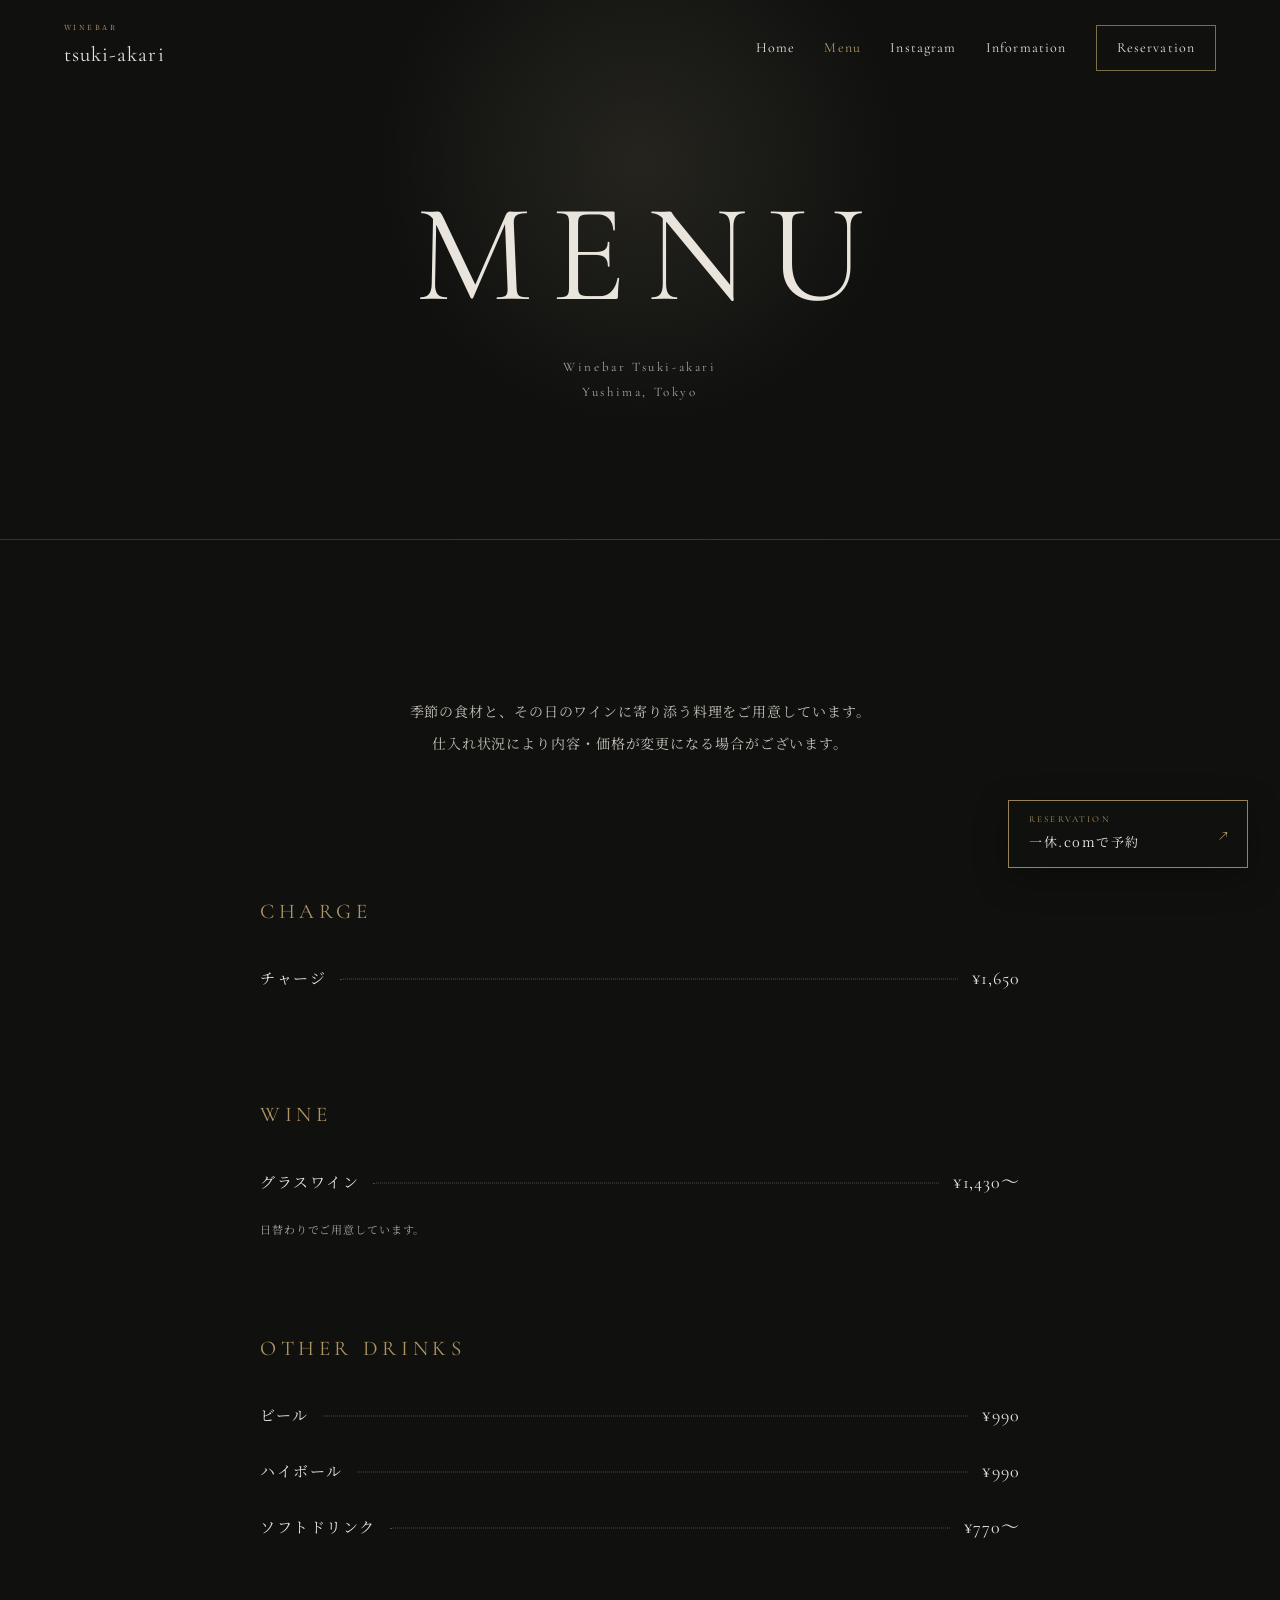
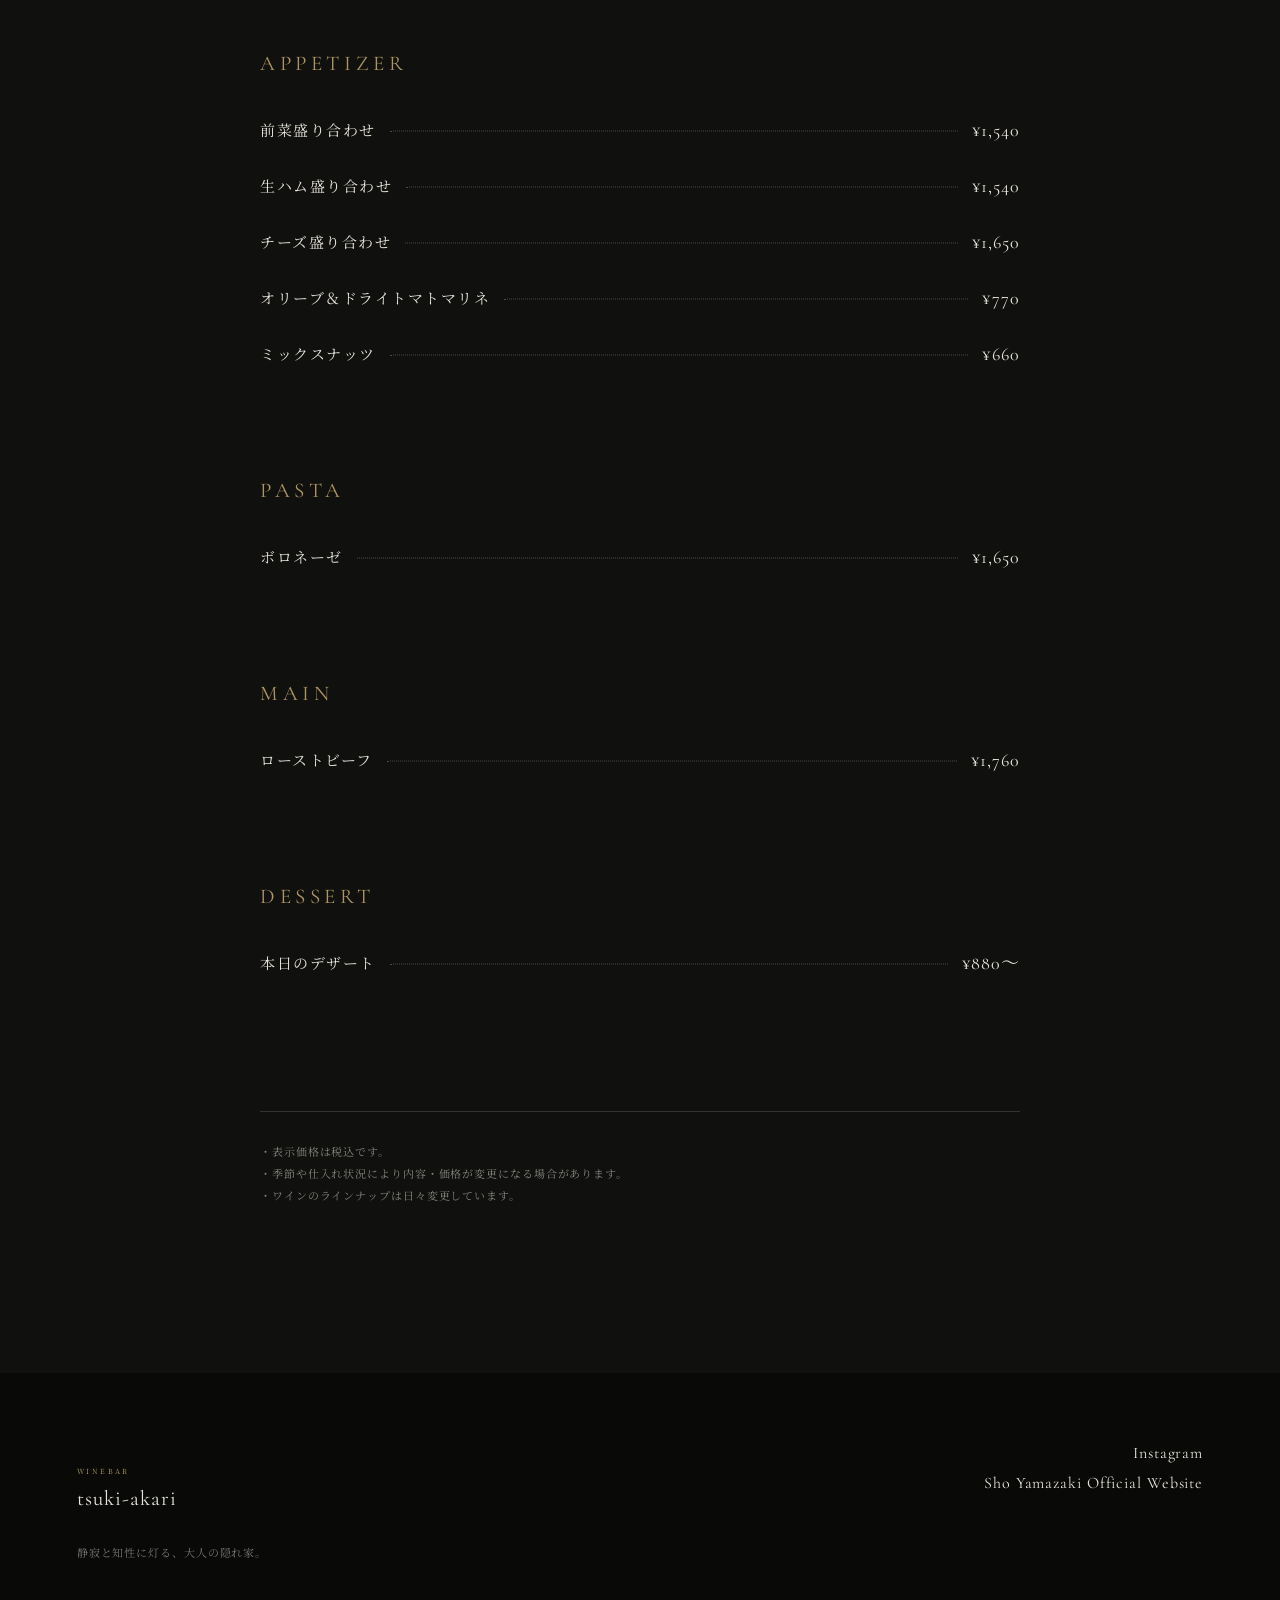
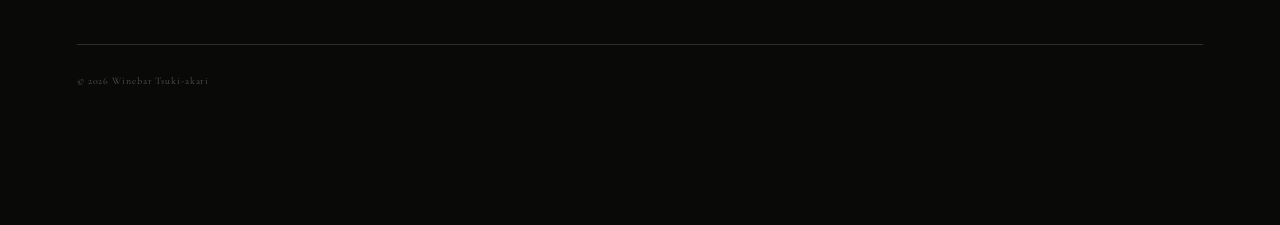
==== menu/index.html @ 60de768c "Add standalone restaurant menu page" ====
<!doctype html>
<html lang="ja">
<head>
  <meta charset="utf-8">
  <meta name="viewport" content="width=device-width, initial-scale=1">
  <title>Menu | Winebar Tsuki-akari 湯島のワインバー</title>
  <meta name="description" content="東京・湯島のWinebar Tsuki-akariのメニュー。ワイン、前菜、パスタ、メイン料理などをご案内します。">
  <meta name="robots" content="index, follow">
  <meta name="theme-color" content="#10110f">
  <link rel="canonical" href="https://tsuki-akari.tokyo/menu/">
  <link rel="icon" href="../assets/favicon.svg" type="image/svg+xml">
  <link rel="stylesheet" href="../styles.css?v=20260907-3">
  <script src="../script.js" defer></script>
</head>
<body class="menu-page">
  <a class="skip-link" href="#main">本文へ移動</a>
  <a class="floating-reserve" href="https://restaurant.ikyu.com/154130/" target="_blank" rel="noopener noreferrer" aria-label="一休.comで席を予約する（新しいタブで開きます）">
    <span class="floating-reserve__label">Reservation</span>
    <span class="floating-reserve__text">一休.comで予約</span>
    <span class="floating-reserve__arrow" aria-hidden="true">↗</span>
  </a>
  <header class="site-header" data-header>
    <a class="wordmark" href="../" aria-label="Winebar Tsuki-akari ホーム">
      <span>Winebar</span> tsuki-akari
    </a>
    <button class="menu-toggle" type="button" aria-expanded="false" aria-controls="global-nav">
      <span class="sr-only">メニューを開く</span><i></i><i></i>
    </button>
    <nav id="global-nav" class="global-nav" aria-label="メインナビゲーション">
      <a href="../">Home</a><a class="is-current" href="./" aria-current="page">Menu</a><a href="../#instagram">Instagram</a><a href="../#information">Information</a>
      <a class="nav-reserve" href="../#reservation">Reservation</a>
    </nav>
  </header>

  <main id="main">
    <section class="menu-hero" aria-labelledby="menu-title">
      <div class="menu-hero__inner reveal is-visible">
        <h1 id="menu-title">MENU</h1>
        <p>Winebar Tsuki-akari<br>Yushima, Tokyo</p>
      </div>
    </section>

    <section class="menu-content" aria-label="メニュー一覧">
      <div class="menu-intro reveal">
        <p>季節の食材と、その日のワインに寄り添う料理をご用意しています。<br>仕入れ状況により内容・価格が変更になる場合がございます。</p>
      </div>

      <div class="menu-list">
        <section class="menu-category reveal" aria-labelledby="charge-title">
          <h2 id="charge-title">CHARGE</h2>
          <dl><div><dt>チャージ</dt><dd>¥1,650</dd></div></dl>
        </section>
        <section class="menu-category reveal" aria-labelledby="wine-menu-title">
          <h2 id="wine-menu-title">WINE</h2>
          <dl><div><dt>グラスワイン</dt><dd>¥1,430〜</dd></div></dl>
          <p class="menu-category__note">日替わりでご用意しています。</p>
        </section>
        <section class="menu-category reveal" aria-labelledby="drinks-title">
          <h2 id="drinks-title">OTHER DRINKS</h2>
          <dl>
            <div><dt>ビール</dt><dd>¥990</dd></div>
            <div><dt>ハイボール</dt><dd>¥990</dd></div>
            <div><dt>ソフトドリンク</dt><dd>¥770〜</dd></div>
          </dl>
        </section>
        <section class="menu-category reveal" aria-labelledby="appetizer-title">
          <h2 id="appetizer-title">APPETIZER</h2>
          <dl>
            <div><dt>前菜盛り合わせ</dt><dd>¥1,540</dd></div>
            <div><dt>生ハム盛り合わせ</dt><dd>¥1,540</dd></div>
            <div><dt>チーズ盛り合わせ</dt><dd>¥1,650</dd></div>
            <div><dt>オリーブ＆ドライトマトマリネ</dt><dd>¥770</dd></div>
            <div><dt>ミックスナッツ</dt><dd>¥660</dd></div>
          </dl>
        </section>
        <section class="menu-category reveal" aria-labelledby="pasta-title">
          <h2 id="pasta-title">PASTA</h2>
          <dl><div><dt>ボロネーゼ</dt><dd>¥1,650</dd></div></dl>
        </section>
        <section class="menu-category reveal" aria-labelledby="main-title">
          <h2 id="main-title">MAIN</h2>
          <dl><div><dt>ローストビーフ</dt><dd>¥1,760</dd></div></dl>
        </section>
        <section class="menu-category reveal" aria-labelledby="dessert-title">
          <h2 id="dessert-title">DESSERT</h2>
          <dl><div><dt>本日のデザート</dt><dd>¥880〜</dd></div></dl>
        </section>
      </div>

      <ul class="menu-notes reveal" aria-label="メニューについての注意事項">
        <li>表示価格は税込です。</li>
        <li>季節や仕入れ状況により内容・価格が変更になる場合があります。</li>
        <li>ワインのラインナップは日々変更しています。</li>
      </ul>
    </section>
  </main>

  <footer class="site-footer" id="footer-links">
    <div class="footer-brand"><p class="wordmark"><span>Winebar</span> tsuki-akari</p><p>静寂と知性に灯る、大人の隠れ家。</p></div>
    <nav aria-label="関連リンク">
      <a href="https://www.instagram.com/tsukiakari.winebar/" target="_blank" rel="noopener noreferrer">Instagram</a>
      <a href="https://jugged1984-sketch.github.io/sommelier-yamazaki/" target="_blank" rel="noopener noreferrer">Sho Yamazaki Official Website</a>
    </nav>
    <p class="copyright">&copy; <span data-year></span> Winebar Tsuki-akari</p>
  </footer>
</body>
</html>
---- styles.css ----
@import url('https://fonts.googleapis.com/css2?family=Cormorant+Garamond:wght@400;500&family=Noto+Serif+JP:wght@400;500&display=swap');

:root{--ink:#10110f;--charcoal:#171815;--paper:#e9e5dc;--muted:#aaa79e;--gold:#af9564;--line:rgba(233,229,220,.16);--serif:"Cormorant Garamond","Noto Serif JP",serif;--jp:"Noto Serif JP","Yu Mincho",serif}
*{box-sizing:border-box}html{scroll-behavior:smooth}body{margin:0;background:var(--ink);color:var(--paper);font-family:var(--jp);font-size:15px;line-height:2;letter-spacing:.06em}a{color:inherit;text-decoration:none}button{font:inherit}.sr-only{position:absolute;width:1px;height:1px;padding:0;margin:-1px;overflow:hidden;clip:rect(0,0,0,0);white-space:nowrap;border:0}.skip-link{position:fixed;z-index:999;top:-100px;left:1rem;background:var(--paper);color:var(--ink);padding:.7rem 1rem}.skip-link:focus{top:1rem}.site-header{position:fixed;z-index:20;top:0;left:0;width:100%;height:96px;padding:0 clamp(24px,5vw,80px);display:flex;align-items:center;justify-content:space-between;transition:.4s}.site-header.scrolled{height:70px;background:rgba(16,17,15,.9);backdrop-filter:blur(12px);border-bottom:1px solid var(--line)}.wordmark{font-family:var(--serif);font-size:21px;letter-spacing:.05em}.wordmark span{display:block;font-family:var(--jp);font-size:7px;text-transform:uppercase;letter-spacing:.35em;color:var(--gold)}.global-nav{display:flex;align-items:center;gap:clamp(18px,2.3vw,40px);font-family:var(--serif);font-size:14px;letter-spacing:.08em}.global-nav a{transition:color .3s}.global-nav a:hover,.global-nav a:focus-visible{color:var(--gold)}.nav-reserve{border:1px solid rgba(175,149,100,.7);padding:8px 20px}.menu-toggle{display:none;background:none;color:inherit;border:0;width:44px;height:44px}.menu-toggle i{display:block;width:24px;height:1px;background:currentColor;margin:7px auto}.hero{height:100svh;min-height:680px;position:relative;display:flex;align-items:center;padding:120px clamp(24px,10vw,160px) 80px;overflow:hidden;background:radial-gradient(circle at 73% 44%,#26251e 0,transparent 27%),linear-gradient(120deg,#10110f 40%,#1b1c18)}.hero:after{content:"";position:absolute;inset:0;background:linear-gradient(90deg,rgba(16,17,15,.45),transparent 55%),linear-gradient(0deg,rgba(16,17,15,.45),transparent 35%);pointer-events:none}.hero-art{position:absolute;inset:0}.moon{position:absolute;right:14vw;top:21%;width:min(33vw,480px);aspect-ratio:1;border-radius:50%;background:radial-gradient(circle at 35% 35%,#d0c9b8,#938870 48%,#35342e 72%);opacity:.24;box-shadow:0 0 100px rgba(193,174,133,.12)}.glow{position:absolute;right:0;bottom:-20%;width:55vw;height:55vw;border:1px solid rgba(175,149,100,.08);border-radius:50%}.hero-content{position:relative;z-index:2}.eyebrow{margin:0 0 20px;color:var(--gold);text-transform:uppercase;font-family:var(--serif);font-size:12px;letter-spacing:.3em}.hero h1{margin:0;font:400 clamp(65px,9vw,140px)/.7 var(--serif);letter-spacing:-.045em}.hero h1 span{display:block;margin:0 0 19px 8px;font-family:var(--jp);font-size:clamp(9px,1vw,13px);line-height:1;letter-spacing:.42em;color:var(--paper);text-transform:uppercase}.hero-copy{margin:52px 0 38px;font-size:clamp(18px,1.7vw,26px);line-height:1.8;letter-spacing:.17em}.text-link{display:inline-flex;gap:32px;align-items:center;padding-bottom:6px;border-bottom:1px solid var(--gold);font-family:var(--serif);font-size:15px;letter-spacing:.08em}.scroll-cue{position:absolute;z-index:2;right:5vw;bottom:0;margin:0;font:11px var(--serif);letter-spacing:.2em;writing-mode:vertical-rl}.scroll-cue span{display:inline-block;width:1px;height:70px;margin-top:12px;background:linear-gradient(var(--gold),transparent)}.section{padding:clamp(100px,13vw,190px) clamp(24px,8vw,130px);position:relative}.section-label{display:flex;align-items:center;gap:18px;margin-bottom:clamp(65px,8vw,110px);color:#73746e;font:12px var(--serif);letter-spacing:.25em;text-transform:uppercase}.section-label span{color:var(--gold)}.section-label:after{content:"";height:1px;width:55px;background:var(--line)}h2{font:400 clamp(40px,5vw,76px)/1.35 var(--jp);letter-spacing:.08em;margin:0}.concept{min-height:820px;background:var(--paper);color:var(--ink);overflow:hidden}.concept .section-label{color:#77776f}.concept-copy{max-width:780px;margin-left:15vw}.body-copy{display:grid;grid-template-columns:1fr 1fr;gap:50px;margin-top:60px;font-size:14px}.concept-orbit{position:absolute;right:-100px;bottom:-150px;width:520px;height:520px;border:1px solid rgba(16,17,15,.12);border-radius:50%;display:grid;place-items:center;color:rgba(16,17,15,.13);font:italic 70px var(--serif)}.section-intro{display:flex;align-items:end;justify-content:space-between;margin-bottom:70px}.experience{background:#131411}.experience-grid{display:grid;grid-template-columns:repeat(3,1fr);border-top:1px solid var(--line);border-bottom:1px solid var(--line)}.experience-card{padding:55px clamp(18px,3vw,48px);min-height:320px;border-right:1px solid var(--line)}.experience-card:last-child{border:0}.experience-card>span{font:italic 16px var(--serif);color:var(--gold)}.experience-card h3{margin:85px 0 15px;font-weight:400;font-size:18px;letter-spacing:.15em}.experience-card p{color:var(--muted);font-size:13px}.wine{background:#1a1a17}.wine-layout{display:grid;grid-template-columns:minmax(300px,1fr) minmax(350px,.9fr);gap:clamp(50px,9vw,140px);align-items:center}.wine-visual{height:min(68vw,720px);position:relative;overflow:hidden;background:radial-gradient(ellipse at 40% 66%,rgba(144,96,64,.32),transparent 24%),linear-gradient(145deg,#24251f,#0b0c0a)}.wine-visual:before{content:"";position:absolute;width:22%;height:52%;bottom:12%;left:40%;border:1px solid rgba(233,229,220,.25);border-radius:48% 48% 35% 35%;box-shadow:inset 0 -80px 50px rgba(90,20,20,.35)}.wine-visual span{position:absolute;top:30px;left:30px;font:italic 17px/1.2 var(--serif);color:rgba(233,229,220,.35)}.wine-copy>p:not(.eyebrow){max-width:540px;color:var(--muted);margin:40px 0}.wine-points{padding:0;margin:35px 0 40px;list-style:none;border-top:1px solid var(--line)}.wine-points li{display:flex;gap:24px;padding:15px 0;border-bottom:1px solid var(--line);font:17px var(--serif);letter-spacing:.08em}.wine-points span{color:var(--gold);font-size:10px}.muted-link{color:var(--muted)}.sommelier{background:var(--paper);color:var(--ink)}.sommelier-layout{display:grid;grid-template-columns:.8fr 1fr;gap:clamp(50px,9vw,140px);align-items:end}.portrait-placeholder{height:min(60vw,680px);background:linear-gradient(160deg,#bdb7aa,#5c5b55 57%,#242521);position:relative;overflow:hidden}.portrait-placeholder:after{content:"";position:absolute;inset:10% 20% -15%;border-radius:45% 45% 0 0;background:linear-gradient(120deg,rgba(233,229,220,.11),rgba(0,0,0,.26))}.portrait-placeholder span{position:absolute;z-index:1;bottom:22px;right:25px;color:rgba(255,255,255,.4);font:italic 15px var(--serif)}.sommelier-copy{padding-bottom:35px}.sommelier-copy h2{font-size:clamp(34px,4vw,59px)}.sommelier-copy h2 small{display:block;margin-top:9px;font:italic 22px var(--serif);letter-spacing:.06em;color:#686861}.role{color:#826e4e;margin:25px 0 45px}.sommelier-copy>p:not(.eyebrow,.role){max-width:630px;font-size:14px}.sommelier-copy .text-link{margin-top:30px}.gallery{background:#121310}.gallery-grid{display:grid;grid-template-columns:1.5fr 1fr;grid-template-rows:repeat(2,280px);gap:18px}.gallery-item{margin:0;position:relative}.gallery-item--large{grid-row:1/3}.gallery-placeholder{height:100%;position:relative;background:radial-gradient(circle at 60% 45%,rgba(175,149,100,.16),transparent 20%),linear-gradient(145deg,#25261f,#121310);border:1px solid var(--line)}.gallery-placeholder.warm{background:radial-gradient(circle at 42% 60%,rgba(131,58,37,.3),transparent 25%),linear-gradient(135deg,#26221c,#11120f)}.gallery-placeholder.plate{background:radial-gradient(ellipse at 52% 52%,#4a4a42 0 19%,#242520 20% 31%,#161713 32%)}.gallery-placeholder span{position:absolute;top:20px;left:22px;color:var(--gold);font:11px var(--serif)}.gallery-placeholder small{position:absolute;bottom:20px;right:22px;color:#777;font:italic 14px var(--serif)}.gallery-item figcaption{position:absolute;left:22px;bottom:15px;font-size:11px;letter-spacing:.15em;color:#aaa}.information{background:#191a17}.info-layout{display:grid;grid-template-columns:.75fr 1.25fr;gap:clamp(50px,10vw,150px)}.info-note{color:var(--muted);font-size:12px;margin-top:30px}.info-list{margin:0}.info-list div{display:grid;grid-template-columns:140px 1fr;border-bottom:1px solid var(--line);padding:18px 0}.info-list dt{font:14px var(--serif);color:var(--gold)}.info-list dd{margin:0;color:#9a9a93;font-size:13px}.reservation{padding:clamp(120px,16vw,220px) 24px;text-align:center;background:radial-gradient(circle at 50% 48%,#29271f,transparent 42%),#0d0e0c}.reservation-inner{max-width:850px;margin:auto}.reservation h2{font-size:clamp(45px,6vw,82px)}.reservation-inner>p:not(.eyebrow){color:var(--muted);margin:35px 0}.reservation-actions{display:flex;justify-content:center;gap:14px;margin-top:45px}.button{width:250px;min-height:70px;padding:13px 20px;border:1px solid var(--gold);background:var(--gold);color:var(--ink);display:flex;justify-content:center;align-items:center;gap:12px;font:15px var(--serif);letter-spacing:.08em;transition:background-color .3s,color .3s,border-color .3s}.button:hover,.button:focus-visible{background:#c0a875;border-color:#c0a875}.button--ghost{border-color:var(--line);background:transparent;color:var(--paper)}.button--ghost:hover,.button--ghost:focus-visible{background:rgba(233,229,220,.06);border-color:var(--gold);color:var(--paper)}.site-footer{padding:70px clamp(24px,6vw,90px) 30px;background:#090a08;display:grid;grid-template-columns:1fr 1fr;gap:60px}.footer-brand>p:last-child{font-size:11px;color:#777}.site-footer nav{display:flex;flex-direction:column;align-items:flex-end;gap:10px;font:16px var(--serif)}.site-footer nav small{color:#686861;font:9px var(--jp);margin-left:10px}.copyright{grid-column:1/-1;padding-top:30px;border-top:1px solid var(--line);color:#555;font:10px var(--serif)}.reveal{opacity:0;transform:translateY(28px);transition:opacity .9s ease,transform .9s ease}.reveal.is-visible{opacity:1;transform:none}
@media(max-width:820px){.site-header{height:75px}.menu-toggle{display:block;position:relative;z-index:2}.global-nav{position:fixed;inset:0;background:#10110f;display:flex;flex-direction:column;justify-content:center;gap:26px;font-size:22px;opacity:0;visibility:hidden;transition:.35s}.global-nav.open{opacity:1;visibility:visible}.menu-toggle[aria-expanded="true"] i:first-of-type{transform:translateY(4px) rotate(45deg)}.menu-toggle[aria-expanded="true"] i:last-of-type{transform:translateY(-4px) rotate(-45deg)}.hero{padding-left:8vw}.moon{width:70vw;right:-20vw;top:20%}.hero h1{font-size:clamp(54px,16vw,95px)}.concept-copy{margin-left:0}.body-copy{grid-template-columns:1fr;gap:10px}.experience-grid{grid-template-columns:1fr}.experience-card{min-height:0;border-right:0;border-bottom:1px solid var(--line)}.experience-card h3{margin-top:35px}.wine-layout,.sommelier-layout,.info-layout{grid-template-columns:1fr}.wine-visual{height:110vw;max-height:620px}.sommelier-layout{align-items:start}.portrait-placeholder{height:115vw;max-height:650px}.gallery-grid{grid-template-columns:1fr;grid-template-rows:460px 260px 260px}.gallery-item--large{grid-row:auto}.site-footer{grid-template-columns:1fr}.site-footer nav{align-items:flex-start}.copyright{grid-column:auto}}
@media(max-width:520px){body{font-size:14px}.section{padding-left:22px;padding-right:22px}.section-label{margin-bottom:55px}.hero{min-height:620px}.hero h1{font-size:15vw}.hero-copy{font-size:16px}.concept-orbit{width:360px;height:360px}.section-intro{display:block}.gallery-grid{grid-template-rows:380px 230px 230px}.reservation-actions{flex-direction:column;align-items:center}.button{width:min(100%,320px)}}
@media(prefers-reduced-motion:reduce){html{scroll-behavior:auto}.reveal{opacity:1;transform:none;transition:none}*{animation:none!important}}

/* Actual venue photography */
img{max-width:100%;height:auto}
.hero-art{background-image:linear-gradient(90deg,rgba(8,9,8,.92) 0%,rgba(8,9,8,.62) 38%,rgba(8,9,8,.15) 72%),linear-gradient(0deg,rgba(8,9,8,.76),transparent 50%),url("assets/カウンター.jpeg");background-size:cover;background-position:center}
.hero:after{background:linear-gradient(90deg,rgba(9,10,9,.42),transparent 55%),linear-gradient(0deg,rgba(9,10,9,.55),transparent 36%)}
.concept{padding-bottom:clamp(120px,15vw,220px)}
.concept-copy{position:relative;z-index:2}
.concept-image{width:min(100%,960px);margin:clamp(72px,8vw,112px) auto 0;position:relative;z-index:1}
.concept-image img{display:block;width:100%;aspect-ratio:3/2;object-fit:cover;object-position:center 58%}
.concept-image figcaption,.entrance-image figcaption{margin-top:14px;font:12px var(--serif);letter-spacing:.14em;color:#65665f}
.concept-image figcaption span{color:#8b734b;margin-right:22px;text-transform:uppercase}
.wine-layout,.sommelier-layout,.gallery-grid,.info-layout{width:100%;max-width:1240px;margin-inline:auto}
.wine-visual,.portrait-placeholder{margin:0}
.wine-visual{width:min(100%,520px);height:auto;max-height:none;aspect-ratio:4/5;justify-self:center}
.portrait-placeholder{width:min(100%,520px);height:auto;max-height:none;aspect-ratio:4/5;justify-self:center}
.wine-visual img,.portrait-placeholder img,.gallery-item img,.entrance-image img{display:block;width:100%;height:100%;object-fit:cover;transition:transform 1.2s cubic-bezier(.2,.7,.2,1)}
.wine-visual:hover img,.portrait-placeholder:hover img,.gallery-item:hover img{transform:scale(1.025)}
.wine-visual img{object-position:center}
.wine-visual figcaption,.portrait-placeholder figcaption{position:absolute;left:24px;bottom:18px;color:rgba(255,255,255,.72);font:italic 13px var(--serif);letter-spacing:.1em;text-shadow:0 1px 12px #000}
.portrait-placeholder img{object-position:center}
.gallery-item{overflow:hidden;background:#090a08}
.gallery-item:after{content:"";position:absolute;inset:35% 0 0;background:linear-gradient(transparent,rgba(5,6,5,.82));pointer-events:none}
.gallery-item figcaption{z-index:2;right:20px;display:flex;align-items:end;justify-content:space-between;color:var(--paper)}
.gallery-item figcaption span{font:10px var(--serif);color:var(--gold);letter-spacing:.16em;text-transform:uppercase}
.gallery-grid{grid-template-columns:repeat(3,minmax(0,1fr));grid-template-rows:none;gap:clamp(18px,2vw,28px)}
.gallery-item,.gallery-item--large{grid-row:auto;aspect-ratio:3/2}
.information{padding-bottom:clamp(100px,13vw,190px);overflow:hidden}
.entrance-image{width:min(100%,620px);margin:clamp(72px,8vw,112px) auto 0}
.entrance-image img{aspect-ratio:4/5;object-position:center}
.entrance-image figcaption{padding:0;color:#777}
@media(max-width:820px){.hero-art{background-image:linear-gradient(90deg,rgba(8,9,8,.78),rgba(8,9,8,.22)),linear-gradient(0deg,rgba(8,9,8,.75),transparent 60%),url("assets/カウンター.jpeg");background-position:58% center}.concept-image{width:100%}.wine-visual img{object-position:58% center}.portrait-placeholder{width:min(72vw,480px)}.gallery-grid{grid-template-columns:repeat(2,minmax(0,1fr));grid-template-rows:none}.gallery-item figcaption{flex-direction:column;align-items:flex-start;gap:3px}}
@media(max-width:520px){.hero{align-items:flex-end;padding-bottom:15vh}.hero-art{background-position:57% center}.hero-copy{margin:35px 0 28px}.concept-image{width:100%}.concept-image img{aspect-ratio:3/2}.wine-visual,.portrait-placeholder,.entrance-image{width:min(86vw,380px);aspect-ratio:4/5}.gallery-grid{grid-template-columns:1fr;grid-template-rows:none;gap:20px}.gallery-item,.gallery-item--large{aspect-ratio:3/2}.gallery-item figcaption{font-size:10px}}
.wine-visual:before,.portrait-placeholder:after{display:none}

/* Keep the desktop rhythm spacious without leaving long empty transitions. */
@media(min-width:821px){
  .experience{padding-bottom:clamp(120px,9vw,145px)}
  .wine{padding-top:clamp(120px,9vw,145px);padding-bottom:clamp(120px,9vw,145px)}
  .sommelier{padding-top:clamp(120px,9vw,145px);padding-bottom:clamp(120px,9vw,145px)}
  .gallery{padding-top:clamp(120px,9vw,145px)}
  .reservation{padding-bottom:clamp(110px,8vw,140px)}
}

/* Instagram: frame the hosted Elfsight feed without altering the widget itself. */
.instagram{background:#10110f;padding-top:clamp(105px,9vw,145px);padding-bottom:clamp(105px,10vw,160px);overflow:hidden}
.instagram .section-label{margin-bottom:clamp(36px,4.2vw,58px)}
.instagram .section-intro{max-width:1080px;margin:0 auto clamp(30px,3.6vw,52px)}
.instagram .section-intro h2{font-family:var(--serif);font-size:clamp(38px,4vw,58px);letter-spacing:.055em}
.instagram-feed{width:100%;max-width:1080px;min-width:0;margin-inline:auto;padding-bottom:clamp(32px,3.5vw,48px);overflow:hidden}

/* Persistent booking action */
.floating-reserve{position:fixed;z-index:1000;right:clamp(18px,2.5vw,38px);bottom:clamp(18px,2.5vw,34px);display:grid;grid-template-columns:1fr auto;grid-template-rows:auto auto;column-gap:24px;align-items:center;width:240px;min-height:68px;padding:11px 18px 11px 20px;border:1px solid rgba(175,149,100,.86);background:rgba(16,17,15,.94);color:var(--paper);box-shadow:0 10px 35px rgba(0,0,0,.32);backdrop-filter:blur(12px);transition:background-color .3s,border-color .3s,transform .3s}
.floating-reserve__label{font:9px/1.2 var(--serif);letter-spacing:.24em;text-transform:uppercase;color:var(--gold)}
.floating-reserve__text{font-size:13px;line-height:1.6;letter-spacing:.12em}
.floating-reserve__arrow{grid-column:2;grid-row:1/3;color:var(--gold);font:18px/1 var(--serif)}
.floating-reserve:hover,.floating-reserve:focus-visible{background:#1e1e19;border-color:#c0a875;transform:translateY(-2px)}
.floating-reserve:focus-visible{outline:2px solid var(--paper);outline-offset:3px}
.site-footer{padding-bottom:clamp(115px,10vw,145px)}

@media(max-width:980px) and (min-width:821px){.global-nav{gap:14px;font-size:13px}.nav-reserve{padding-inline:14px}}
@media(max-width:520px){
  .instagram{padding-top:88px;padding-bottom:96px}
  .instagram .section-label{margin-bottom:34px}
  .instagram .section-intro{margin-bottom:28px}
  .instagram .section-intro h2{font-size:36px}
  .instagram-feed{width:calc(100% + 4px);margin-left:-2px;padding-bottom:28px}
  .floating-reserve{right:12px;bottom:calc(12px + env(safe-area-inset-bottom));left:12px;width:auto;min-height:58px;padding:8px 16px 8px 18px;column-gap:18px}
  .floating-reserve__label{font-size:8px}
  .floating-reserve__text{font-size:13px}
  .site-footer{padding-bottom:calc(105px + env(safe-area-inset-bottom))}
}

/* Menu page */
.global-nav .is-current{color:var(--gold)}
.menu-hero{min-height:clamp(420px,60svh,620px);display:grid;place-items:center;padding:130px 24px 80px;text-align:center;background:radial-gradient(circle at 50% 30%,#25241e 0,transparent 35%),#10110f;border-bottom:1px solid var(--line)}
.menu-hero h1{margin:0;font:400 clamp(68px,11vw,140px)/1 var(--serif);letter-spacing:.14em;text-indent:.14em}
.menu-hero p{margin:30px 0 0;color:var(--muted);font:13px/1.9 var(--serif);letter-spacing:.2em}
.menu-content{width:min(100%,960px);margin-inline:auto;padding:clamp(90px,11vw,150px) clamp(24px,6vw,70px) clamp(110px,13vw,180px)}
.menu-intro{max-width:700px;margin:0 auto clamp(90px,11vw,140px);text-align:center;color:#c4c0b7;font-size:14px;line-height:2.3}
.menu-list{width:min(100%,760px);margin-inline:auto}
.menu-category{margin-bottom:clamp(68px,8vw,96px)}
.menu-category h2{margin:0 0 26px;color:var(--gold);font:400 21px/1.2 var(--serif);letter-spacing:.22em}
.menu-category dl{margin:0}
.menu-category dl div{display:grid;grid-template-columns:minmax(0,auto) minmax(24px,1fr) auto;align-items:baseline;gap:14px;padding:13px 0}
.menu-category dl div:after{content:"";grid-column:2;grid-row:1;border-bottom:1px dotted rgba(233,229,220,.28);transform:translateY(-.3em)}
.menu-category dt{grid-column:1;min-width:0;font-size:15px;letter-spacing:.1em;overflow-wrap:anywhere}
.menu-category dd{grid-column:3;margin:0;text-align:right;white-space:nowrap;font:18px/1.5 var(--serif);letter-spacing:.05em}
.menu-category__note{margin:8px 0 0;color:var(--muted);font-size:11px;letter-spacing:.08em}
.menu-notes{width:min(100%,760px);margin:clamp(80px,10vw,120px) auto 0;padding:28px 0 0;border-top:1px solid var(--line);list-style:none;color:#85857e;font-size:11px;line-height:2}
.menu-notes li:before{content:"・"}
@media(max-width:520px){.menu-hero{min-height:390px;padding-top:105px}.menu-hero h1{font-size:58px}.menu-content{padding-inline:22px}.menu-intro{text-align:left}.menu-intro br{display:none}.menu-category dl div{gap:9px}.menu-category dt{font-size:13px;letter-spacing:.05em}.menu-category dd{font-size:16px}.menu-category h2{font-size:19px}}
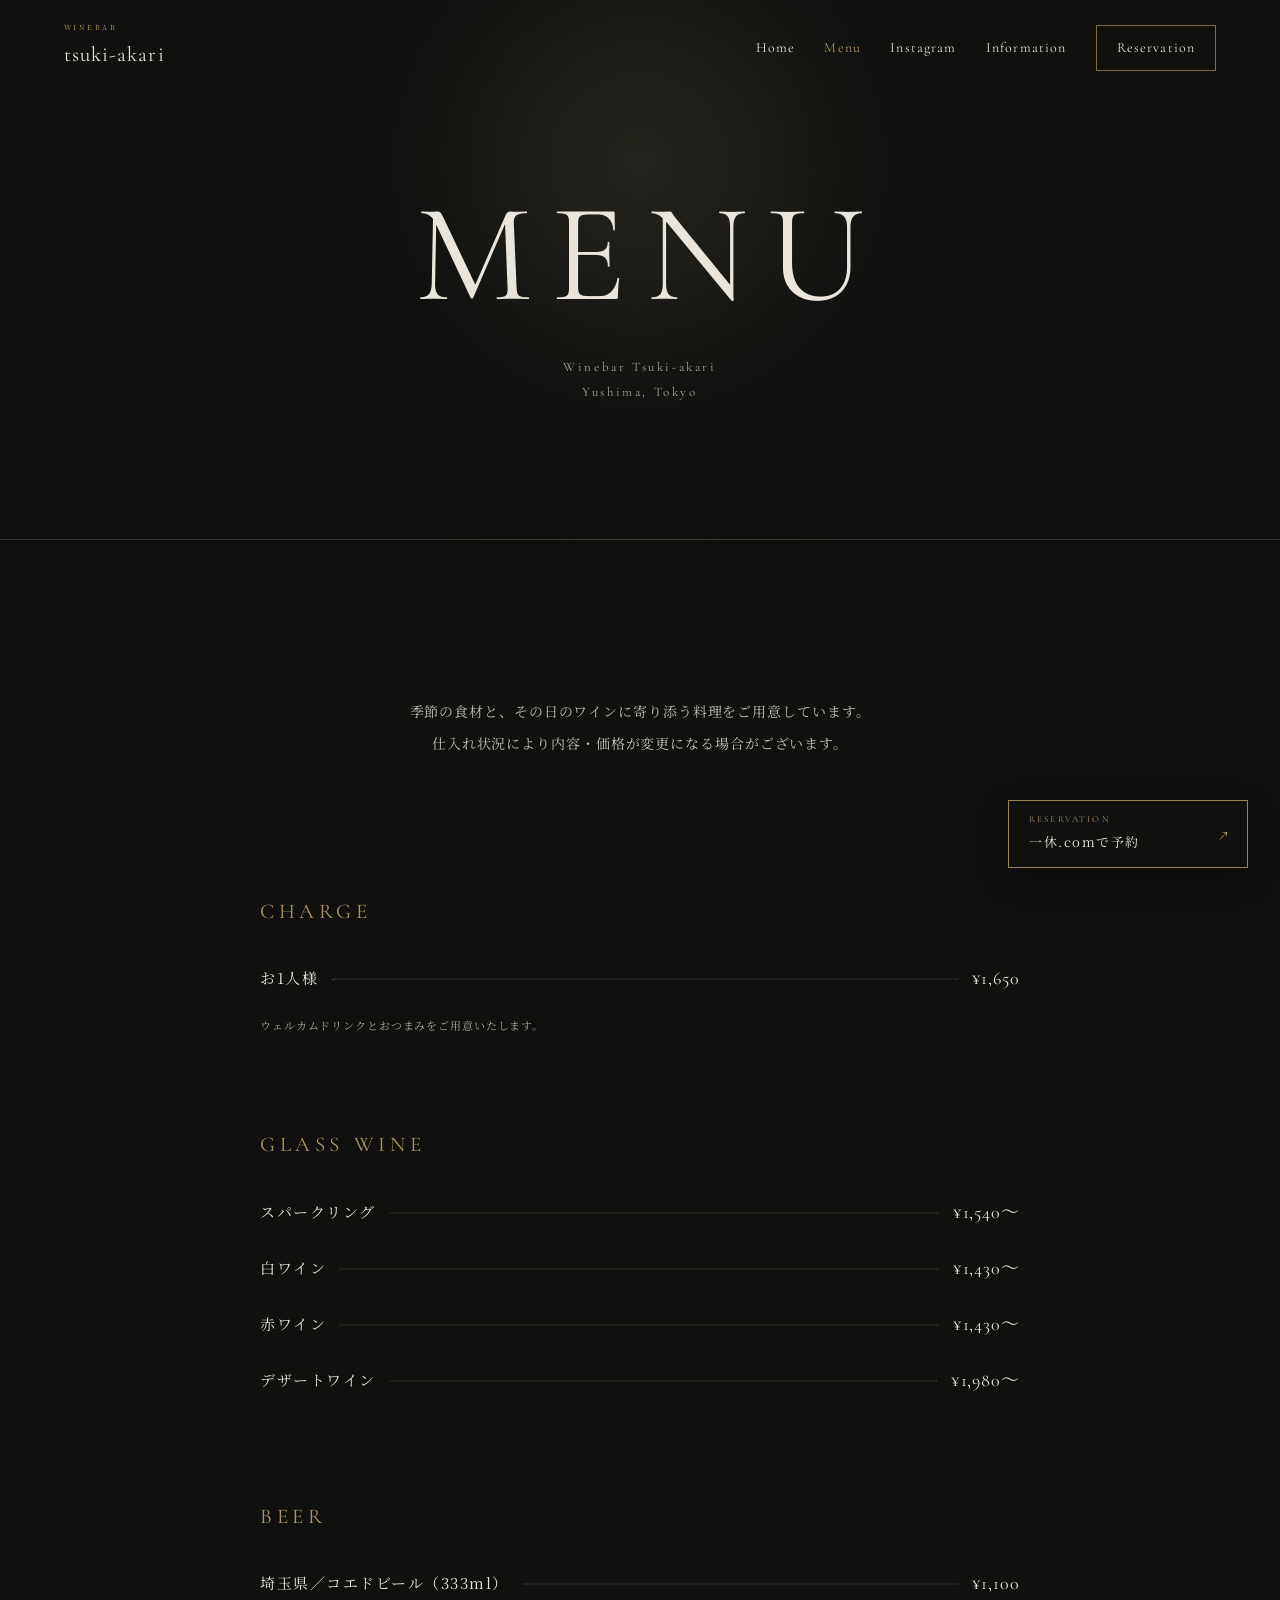
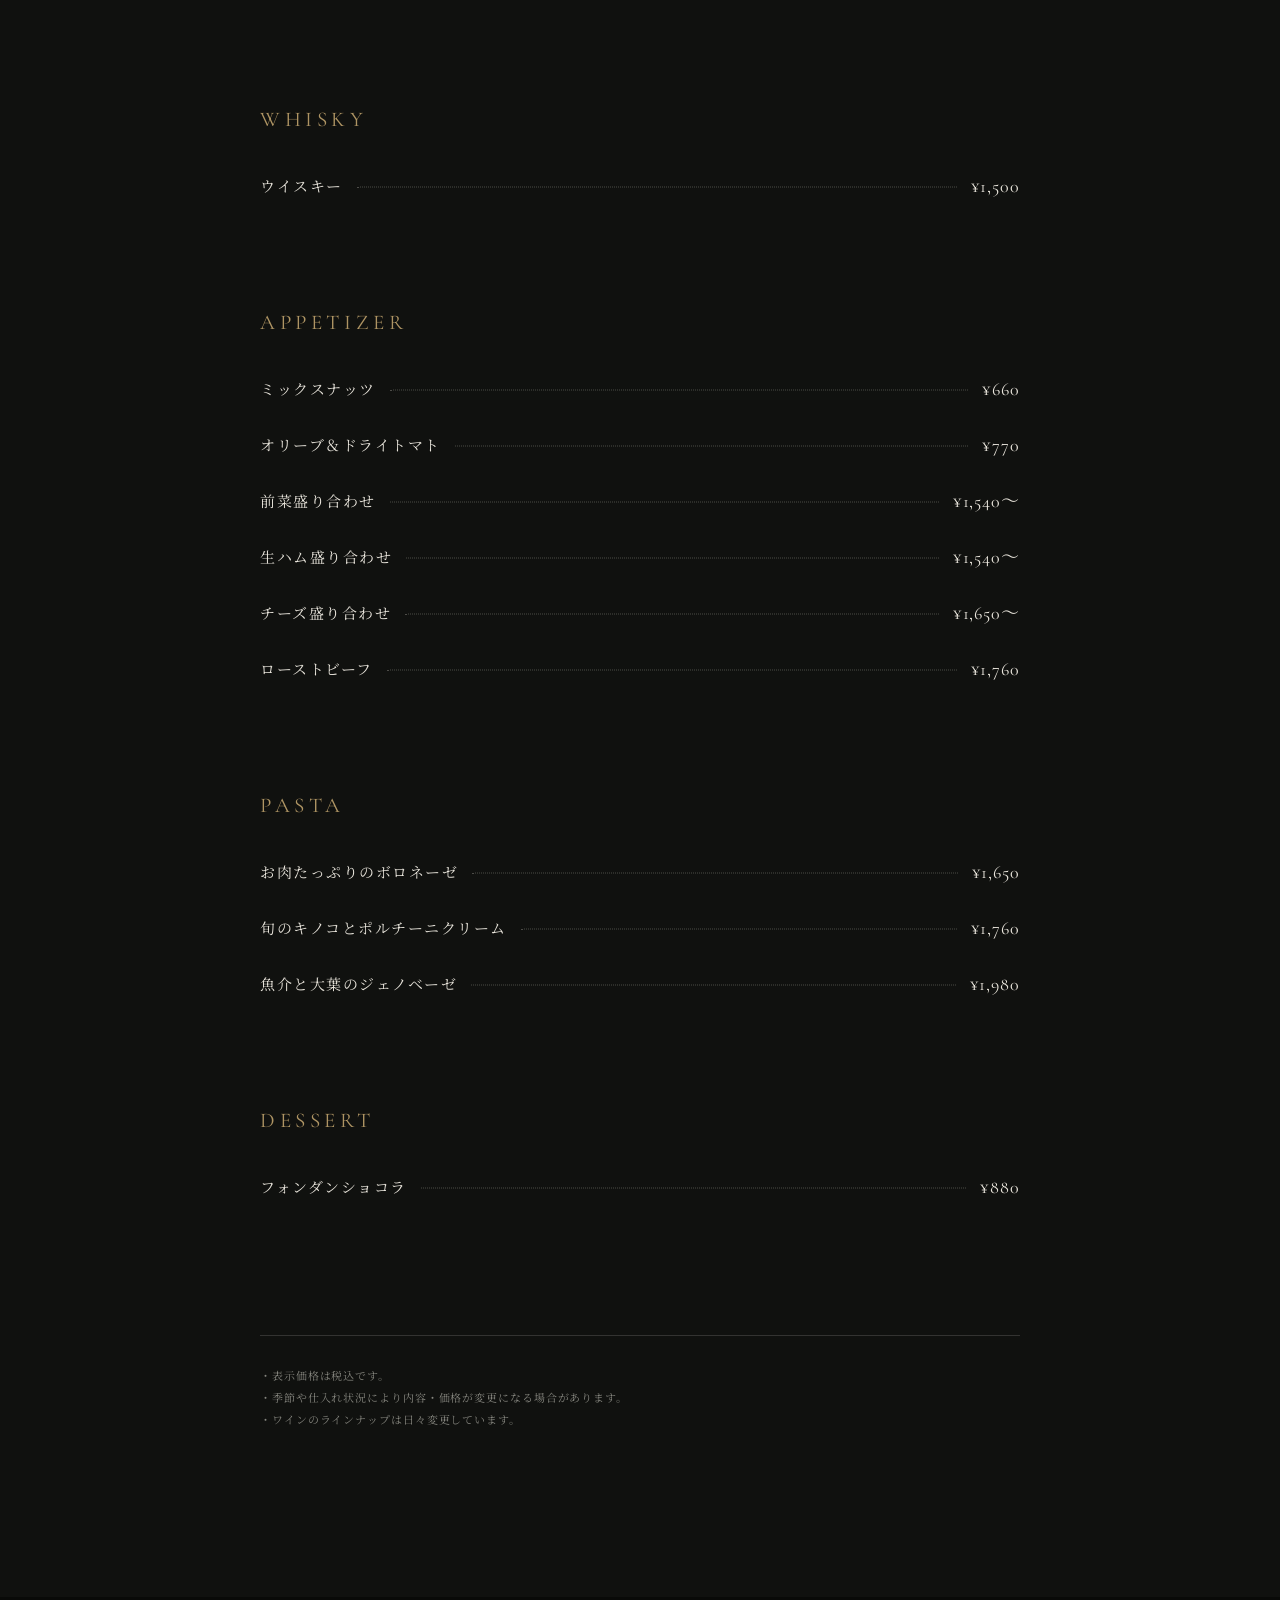
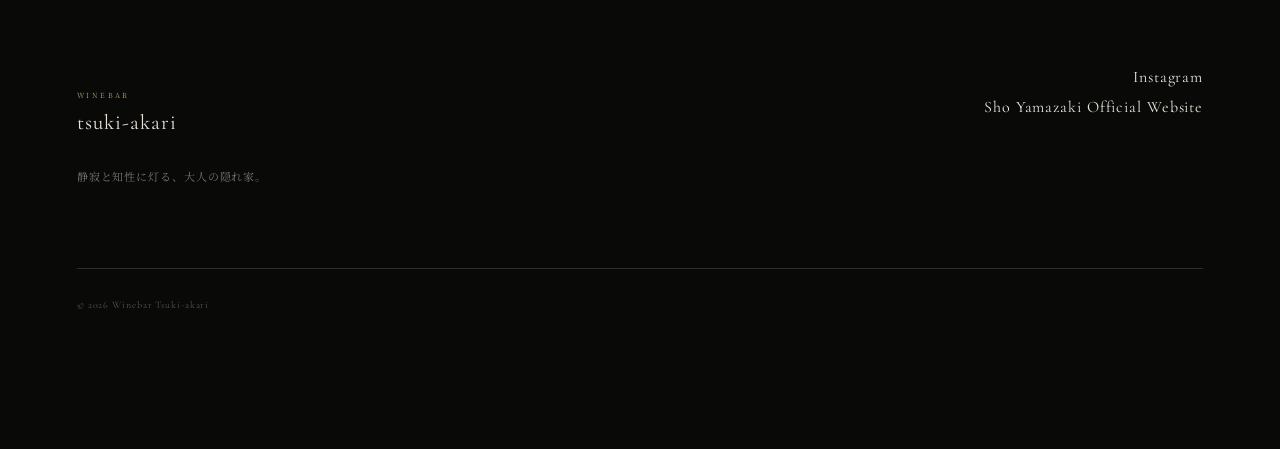
==== commit 5d1f2096: "Update menu with current offerings and prices" ====
--- a/menu/index.html
+++ b/menu/index.html
@@ -4,7 +4,7 @@
   <meta charset="utf-8">
   <meta name="viewport" content="width=device-width, initial-scale=1">
   <title>Menu | Winebar Tsuki-akari 湯島のワインバー</title>
-  <meta name="description" content="東京・湯島のWinebar Tsuki-akariのメニュー。ワイン、前菜、パスタ、メイン料理などをご案内します。">
+  <meta name="description" content="東京・湯島のWinebar Tsuki-akariのメニュー。ワイン、ビール、前菜、パスタ、デザートなどをご案内します。">
   <meta name="robots" content="index, follow">
   <meta name="theme-color" content="#10110f">
   <link rel="canonical" href="https://tsuki-akari.tokyo/menu/">
@@ -48,42 +48,48 @@
       <div class="menu-list">
         <section class="menu-category reveal" aria-labelledby="charge-title">
           <h2 id="charge-title">CHARGE</h2>
-          <dl><div><dt>チャージ</dt><dd>¥1,650</dd></div></dl>
+          <dl><div><dt>お1人様</dt><dd>¥1,650</dd></div></dl>
+          <p class="menu-category__note">ウェルカムドリンクとおつまみをご用意いたします。</p>
         </section>
         <section class="menu-category reveal" aria-labelledby="wine-menu-title">
-          <h2 id="wine-menu-title">WINE</h2>
-          <dl><div><dt>グラスワイン</dt><dd>¥1,430〜</dd></div></dl>
-          <p class="menu-category__note">日替わりでご用意しています。</p>
+          <h2 id="wine-menu-title">GLASS WINE</h2>
+          <dl>
+            <div><dt>スパークリング</dt><dd>¥1,540〜</dd></div>
+            <div><dt>白ワイン</dt><dd>¥1,430〜</dd></div>
+            <div><dt>赤ワイン</dt><dd>¥1,430〜</dd></div>
+            <div><dt>デザートワイン</dt><dd>¥1,980〜</dd></div>
+          </dl>
         </section>
-        <section class="menu-category reveal" aria-labelledby="drinks-title">
-          <h2 id="drinks-title">OTHER DRINKS</h2>
-          <dl>
-            <div><dt>ビール</dt><dd>¥990</dd></div>
-            <div><dt>ハイボール</dt><dd>¥990</dd></div>
-            <div><dt>ソフトドリンク</dt><dd>¥770〜</dd></div>
-          </dl>
+        <section class="menu-category reveal" aria-labelledby="beer-title">
+          <h2 id="beer-title">BEER</h2>
+          <dl><div><dt>埼玉県／コエドビール（333ml）</dt><dd>¥1,100</dd></div></dl>
+        </section>
+        <section class="menu-category reveal" aria-labelledby="whisky-title">
+          <h2 id="whisky-title">WHISKY</h2>
+          <dl><div><dt>ウイスキー</dt><dd>¥1,500</dd></div></dl>
         </section>
         <section class="menu-category reveal" aria-labelledby="appetizer-title">
           <h2 id="appetizer-title">APPETIZER</h2>
           <dl>
-            <div><dt>前菜盛り合わせ</dt><dd>¥1,540</dd></div>
-            <div><dt>生ハム盛り合わせ</dt><dd>¥1,540</dd></div>
-            <div><dt>チーズ盛り合わせ</dt><dd>¥1,650</dd></div>
-            <div><dt>オリーブ＆ドライトマトマリネ</dt><dd>¥770</dd></div>
             <div><dt>ミックスナッツ</dt><dd>¥660</dd></div>
+            <div><dt>オリーブ＆ドライトマト</dt><dd>¥770</dd></div>
+            <div><dt>前菜盛り合わせ</dt><dd>¥1,540〜</dd></div>
+            <div><dt>生ハム盛り合わせ</dt><dd>¥1,540〜</dd></div>
+            <div><dt>チーズ盛り合わせ</dt><dd>¥1,650〜</dd></div>
+            <div><dt>ローストビーフ</dt><dd>¥1,760</dd></div>
           </dl>
         </section>
         <section class="menu-category reveal" aria-labelledby="pasta-title">
           <h2 id="pasta-title">PASTA</h2>
-          <dl><div><dt>ボロネーゼ</dt><dd>¥1,650</dd></div></dl>
-        </section>
-        <section class="menu-category reveal" aria-labelledby="main-title">
-          <h2 id="main-title">MAIN</h2>
-          <dl><div><dt>ローストビーフ</dt><dd>¥1,760</dd></div></dl>
+          <dl>
+            <div><dt>お肉たっぷりのボロネーゼ</dt><dd>¥1,650</dd></div>
+            <div><dt>旬のキノコとポルチーニクリーム</dt><dd>¥1,760</dd></div>
+            <div><dt>魚介と大葉のジェノベーゼ</dt><dd>¥1,980</dd></div>
+          </dl>
         </section>
         <section class="menu-category reveal" aria-labelledby="dessert-title">
           <h2 id="dessert-title">DESSERT</h2>
-          <dl><div><dt>本日のデザート</dt><dd>¥880〜</dd></div></dl>
+          <dl><div><dt>フォンダンショコラ</dt><dd>¥880</dd></div></dl>
         </section>
       </div>
 
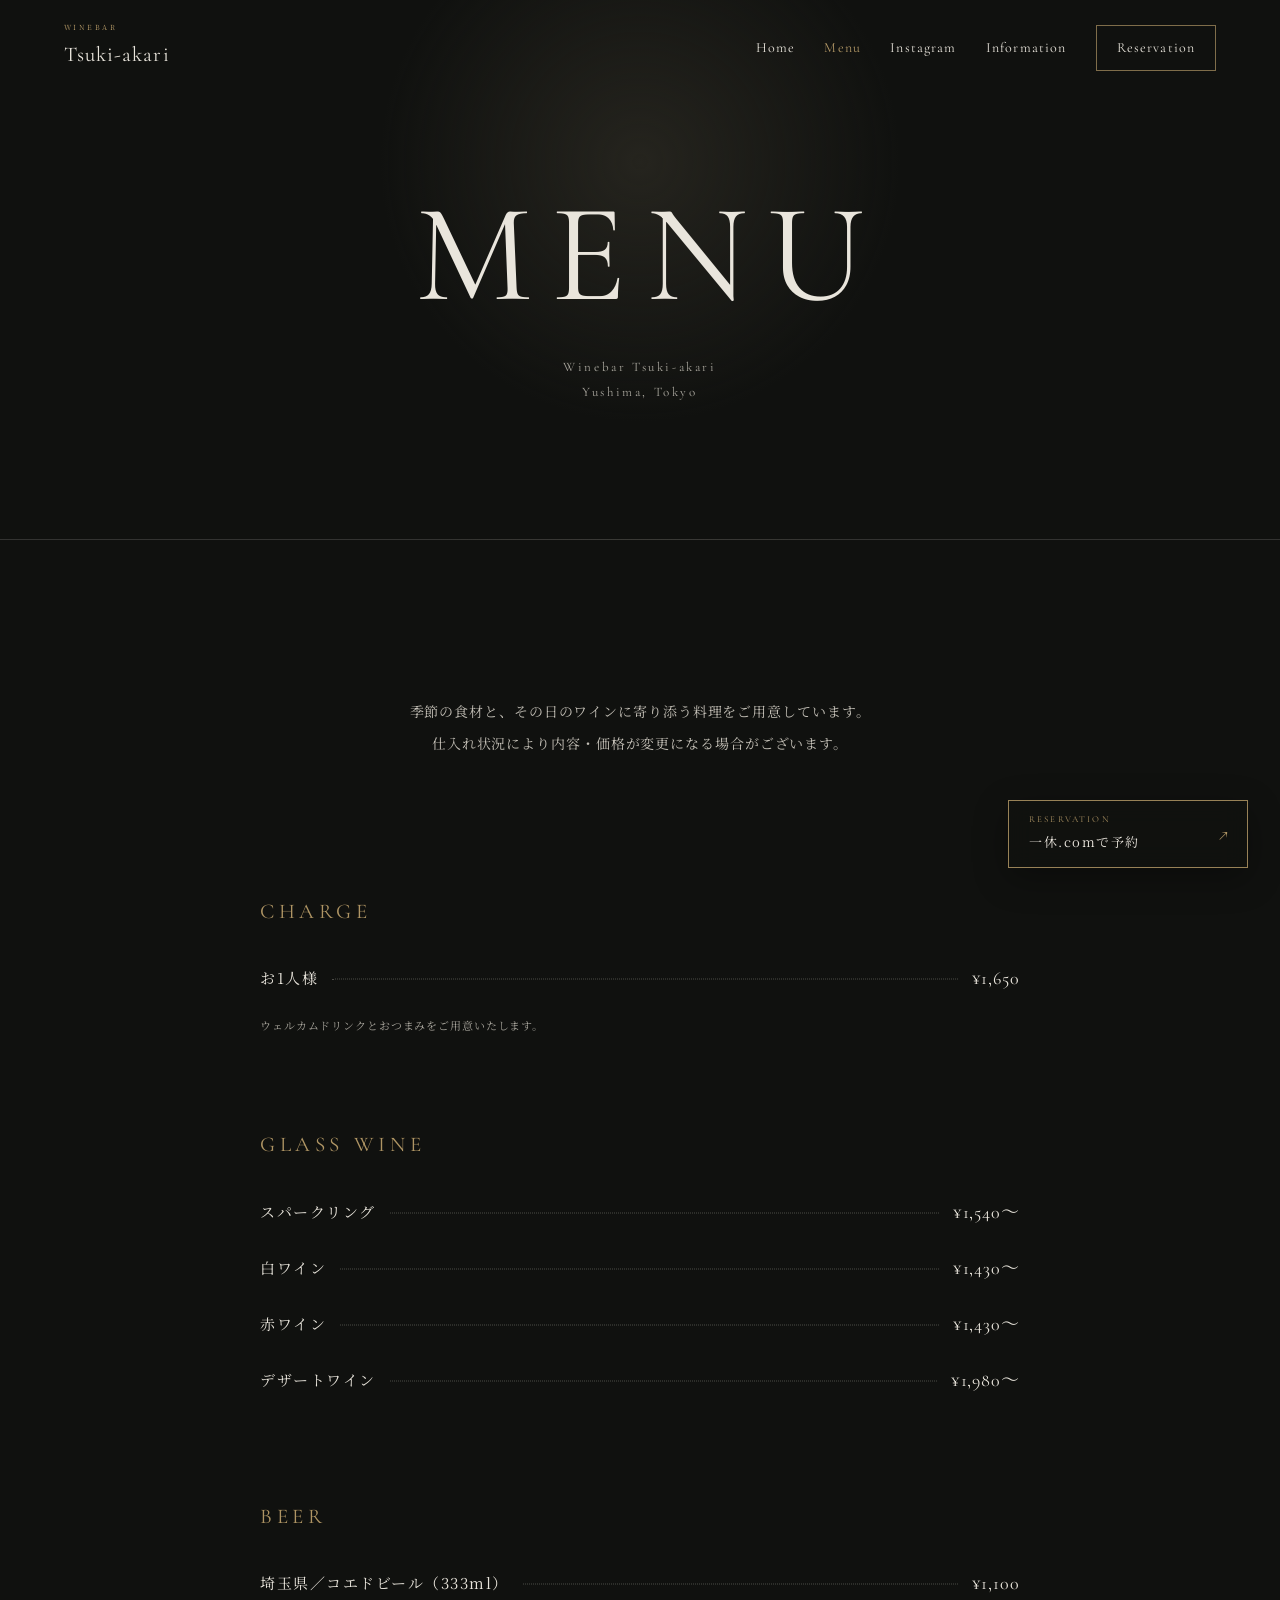
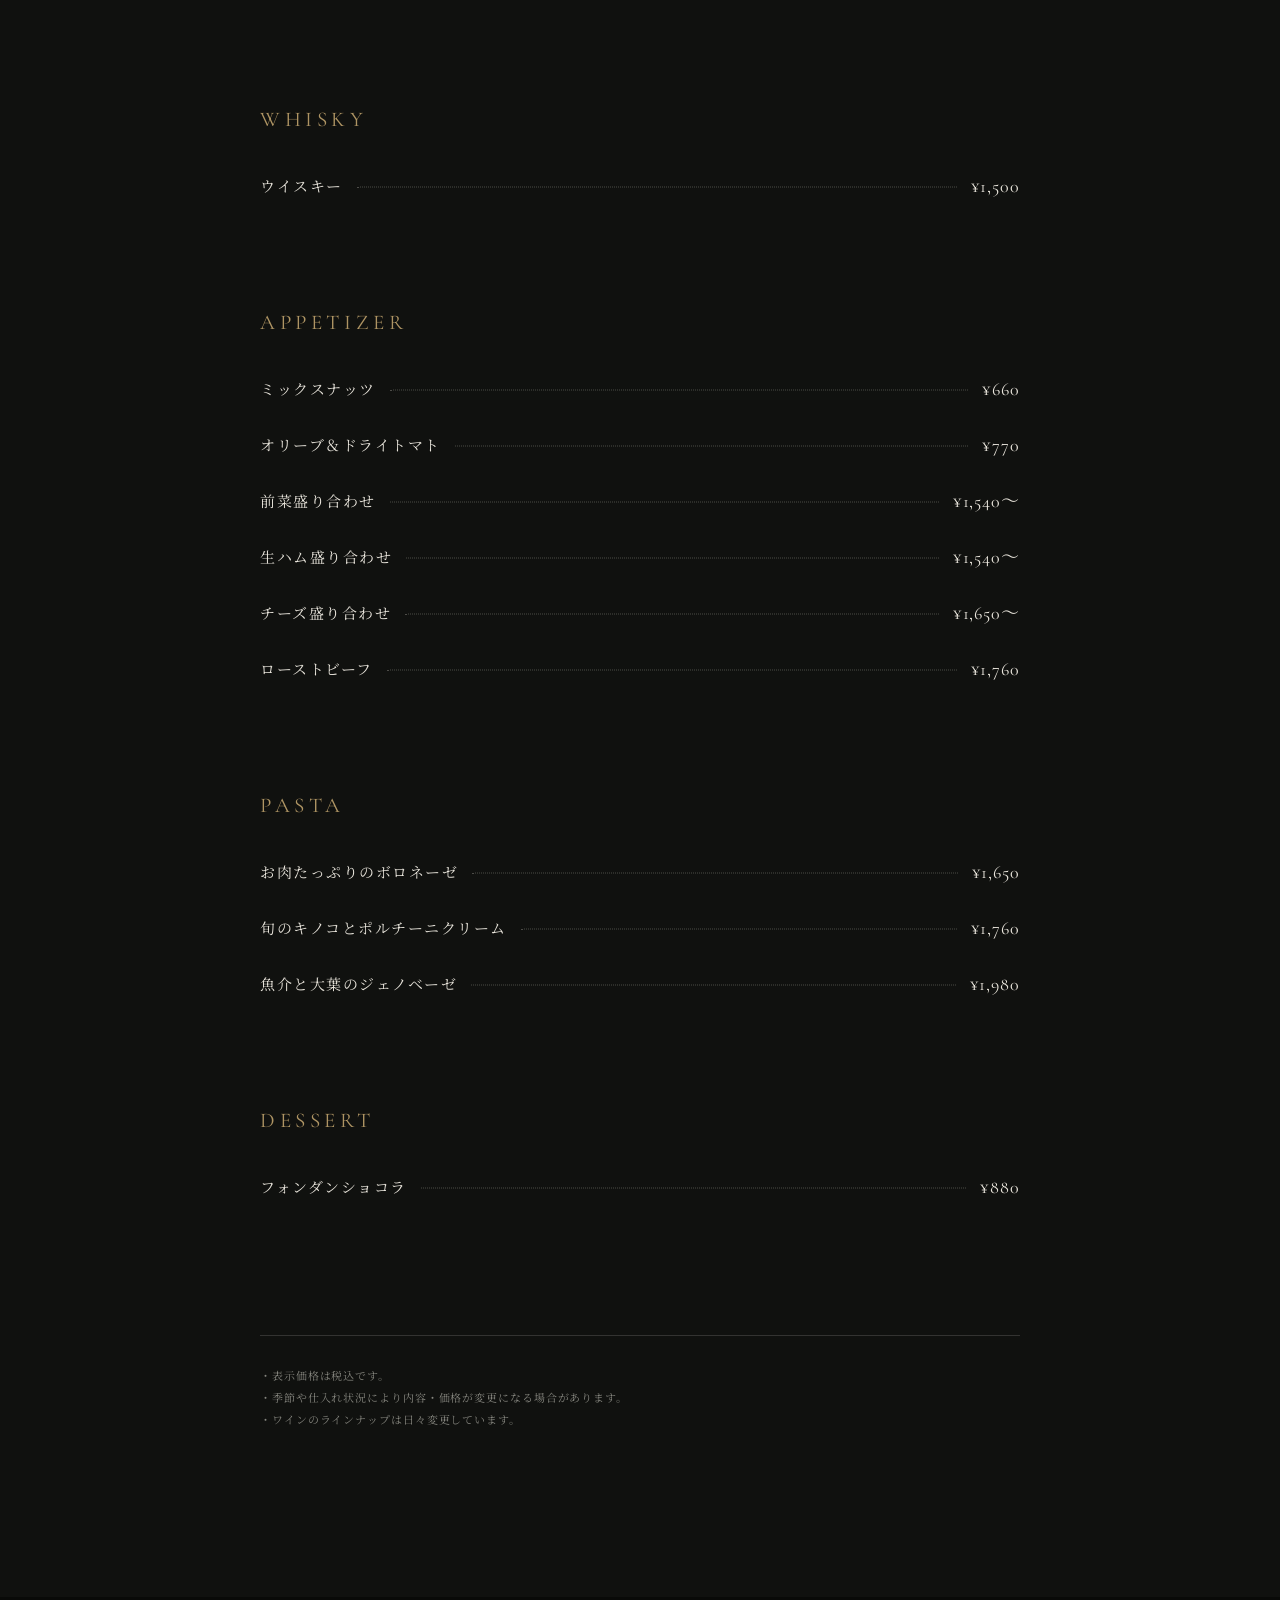
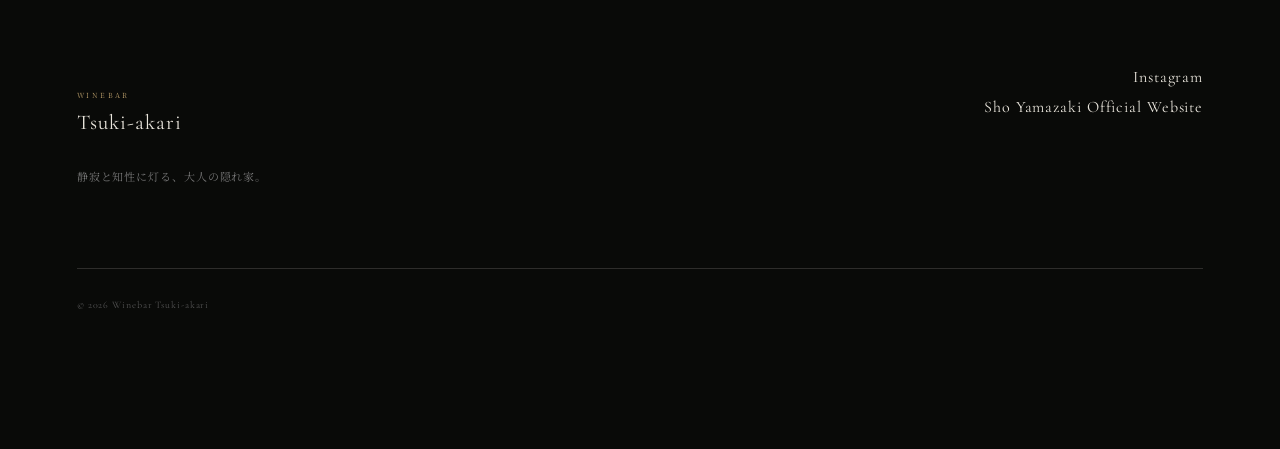
==== commit 3db49302: "Unify displayed brand name spelling" ====
--- a/menu/index.html
+++ b/menu/index.html
@@ -21,7 +21,7 @@
   </a>
   <header class="site-header" data-header>
     <a class="wordmark" href="../" aria-label="Winebar Tsuki-akari ホーム">
-      <span>Winebar</span> tsuki-akari
+      <span>Winebar</span> Tsuki-akari
     </a>
     <button class="menu-toggle" type="button" aria-expanded="false" aria-controls="global-nav">
       <span class="sr-only">メニューを開く</span><i></i><i></i>
@@ -102,7 +102,7 @@
   </main>
 
   <footer class="site-footer" id="footer-links">
-    <div class="footer-brand"><p class="wordmark"><span>Winebar</span> tsuki-akari</p><p>静寂と知性に灯る、大人の隠れ家。</p></div>
+    <div class="footer-brand"><p class="wordmark"><span>Winebar</span> Tsuki-akari</p><p>静寂と知性に灯る、大人の隠れ家。</p></div>
     <nav aria-label="関連リンク">
       <a href="https://www.instagram.com/tsukiakari.winebar/" target="_blank" rel="noopener noreferrer">Instagram</a>
       <a href="https://jugged1984-sketch.github.io/sommelier-yamazaki/" target="_blank" rel="noopener noreferrer">Sho Yamazaki Official Website</a>
--- a/styles.css
+++ b/styles.css
@@ -1,7 +1,7 @@
 @import url('https://fonts.googleapis.com/css2?family=Cormorant+Garamond:wght@400;500&family=Noto+Serif+JP:wght@400;500&display=swap');
 
 :root{--ink:#10110f;--charcoal:#171815;--paper:#e9e5dc;--muted:#aaa79e;--gold:#af9564;--line:rgba(233,229,220,.16);--serif:"Cormorant Garamond","Noto Serif JP",serif;--jp:"Noto Serif JP","Yu Mincho",serif}
-*{box-sizing:border-box}html{scroll-behavior:smooth}body{margin:0;background:var(--ink);color:var(--paper);font-family:var(--jp);font-size:15px;line-height:2;letter-spacing:.06em}a{color:inherit;text-decoration:none}button{font:inherit}.sr-only{position:absolute;width:1px;height:1px;padding:0;margin:-1px;overflow:hidden;clip:rect(0,0,0,0);white-space:nowrap;border:0}.skip-link{position:fixed;z-index:999;top:-100px;left:1rem;background:var(--paper);color:var(--ink);padding:.7rem 1rem}.skip-link:focus{top:1rem}.site-header{position:fixed;z-index:20;top:0;left:0;width:100%;height:96px;padding:0 clamp(24px,5vw,80px);display:flex;align-items:center;justify-content:space-between;transition:.4s}.site-header.scrolled{height:70px;background:rgba(16,17,15,.9);backdrop-filter:blur(12px);border-bottom:1px solid var(--line)}.wordmark{font-family:var(--serif);font-size:21px;letter-spacing:.05em}.wordmark span{display:block;font-family:var(--jp);font-size:7px;text-transform:uppercase;letter-spacing:.35em;color:var(--gold)}.global-nav{display:flex;align-items:center;gap:clamp(18px,2.3vw,40px);font-family:var(--serif);font-size:14px;letter-spacing:.08em}.global-nav a{transition:color .3s}.global-nav a:hover,.global-nav a:focus-visible{color:var(--gold)}.nav-reserve{border:1px solid rgba(175,149,100,.7);padding:8px 20px}.menu-toggle{display:none;background:none;color:inherit;border:0;width:44px;height:44px}.menu-toggle i{display:block;width:24px;height:1px;background:currentColor;margin:7px auto}.hero{height:100svh;min-height:680px;position:relative;display:flex;align-items:center;padding:120px clamp(24px,10vw,160px) 80px;overflow:hidden;background:radial-gradient(circle at 73% 44%,#26251e 0,transparent 27%),linear-gradient(120deg,#10110f 40%,#1b1c18)}.hero:after{content:"";position:absolute;inset:0;background:linear-gradient(90deg,rgba(16,17,15,.45),transparent 55%),linear-gradient(0deg,rgba(16,17,15,.45),transparent 35%);pointer-events:none}.hero-art{position:absolute;inset:0}.moon{position:absolute;right:14vw;top:21%;width:min(33vw,480px);aspect-ratio:1;border-radius:50%;background:radial-gradient(circle at 35% 35%,#d0c9b8,#938870 48%,#35342e 72%);opacity:.24;box-shadow:0 0 100px rgba(193,174,133,.12)}.glow{position:absolute;right:0;bottom:-20%;width:55vw;height:55vw;border:1px solid rgba(175,149,100,.08);border-radius:50%}.hero-content{position:relative;z-index:2}.eyebrow{margin:0 0 20px;color:var(--gold);text-transform:uppercase;font-family:var(--serif);font-size:12px;letter-spacing:.3em}.hero h1{margin:0;font:400 clamp(65px,9vw,140px)/.7 var(--serif);letter-spacing:-.045em}.hero h1 span{display:block;margin:0 0 19px 8px;font-family:var(--jp);font-size:clamp(9px,1vw,13px);line-height:1;letter-spacing:.42em;color:var(--paper);text-transform:uppercase}.hero-copy{margin:52px 0 38px;font-size:clamp(18px,1.7vw,26px);line-height:1.8;letter-spacing:.17em}.text-link{display:inline-flex;gap:32px;align-items:center;padding-bottom:6px;border-bottom:1px solid var(--gold);font-family:var(--serif);font-size:15px;letter-spacing:.08em}.scroll-cue{position:absolute;z-index:2;right:5vw;bottom:0;margin:0;font:11px var(--serif);letter-spacing:.2em;writing-mode:vertical-rl}.scroll-cue span{display:inline-block;width:1px;height:70px;margin-top:12px;background:linear-gradient(var(--gold),transparent)}.section{padding:clamp(100px,13vw,190px) clamp(24px,8vw,130px);position:relative}.section-label{display:flex;align-items:center;gap:18px;margin-bottom:clamp(65px,8vw,110px);color:#73746e;font:12px var(--serif);letter-spacing:.25em;text-transform:uppercase}.section-label span{color:var(--gold)}.section-label:after{content:"";height:1px;width:55px;background:var(--line)}h2{font:400 clamp(40px,5vw,76px)/1.35 var(--jp);letter-spacing:.08em;margin:0}.concept{min-height:820px;background:var(--paper);color:var(--ink);overflow:hidden}.concept .section-label{color:#77776f}.concept-copy{max-width:780px;margin-left:15vw}.body-copy{display:grid;grid-template-columns:1fr 1fr;gap:50px;margin-top:60px;font-size:14px}.concept-orbit{position:absolute;right:-100px;bottom:-150px;width:520px;height:520px;border:1px solid rgba(16,17,15,.12);border-radius:50%;display:grid;place-items:center;color:rgba(16,17,15,.13);font:italic 70px var(--serif)}.section-intro{display:flex;align-items:end;justify-content:space-between;margin-bottom:70px}.experience{background:#131411}.experience-grid{display:grid;grid-template-columns:repeat(3,1fr);border-top:1px solid var(--line);border-bottom:1px solid var(--line)}.experience-card{padding:55px clamp(18px,3vw,48px);min-height:320px;border-right:1px solid var(--line)}.experience-card:last-child{border:0}.experience-card>span{font:italic 16px var(--serif);color:var(--gold)}.experience-card h3{margin:85px 0 15px;font-weight:400;font-size:18px;letter-spacing:.15em}.experience-card p{color:var(--muted);font-size:13px}.wine{background:#1a1a17}.wine-layout{display:grid;grid-template-columns:minmax(300px,1fr) minmax(350px,.9fr);gap:clamp(50px,9vw,140px);align-items:center}.wine-visual{height:min(68vw,720px);position:relative;overflow:hidden;background:radial-gradient(ellipse at 40% 66%,rgba(144,96,64,.32),transparent 24%),linear-gradient(145deg,#24251f,#0b0c0a)}.wine-visual:before{content:"";position:absolute;width:22%;height:52%;bottom:12%;left:40%;border:1px solid rgba(233,229,220,.25);border-radius:48% 48% 35% 35%;box-shadow:inset 0 -80px 50px rgba(90,20,20,.35)}.wine-visual span{position:absolute;top:30px;left:30px;font:italic 17px/1.2 var(--serif);color:rgba(233,229,220,.35)}.wine-copy>p:not(.eyebrow){max-width:540px;color:var(--muted);margin:40px 0}.wine-points{padding:0;margin:35px 0 40px;list-style:none;border-top:1px solid var(--line)}.wine-points li{display:flex;gap:24px;padding:15px 0;border-bottom:1px solid var(--line);font:17px var(--serif);letter-spacing:.08em}.wine-points span{color:var(--gold);font-size:10px}.muted-link{color:var(--muted)}.sommelier{background:var(--paper);color:var(--ink)}.sommelier-layout{display:grid;grid-template-columns:.8fr 1fr;gap:clamp(50px,9vw,140px);align-items:end}.portrait-placeholder{height:min(60vw,680px);background:linear-gradient(160deg,#bdb7aa,#5c5b55 57%,#242521);position:relative;overflow:hidden}.portrait-placeholder:after{content:"";position:absolute;inset:10% 20% -15%;border-radius:45% 45% 0 0;background:linear-gradient(120deg,rgba(233,229,220,.11),rgba(0,0,0,.26))}.portrait-placeholder span{position:absolute;z-index:1;bottom:22px;right:25px;color:rgba(255,255,255,.4);font:italic 15px var(--serif)}.sommelier-copy{padding-bottom:35px}.sommelier-copy h2{font-size:clamp(34px,4vw,59px)}.sommelier-copy h2 small{display:block;margin-top:9px;font:italic 22px var(--serif);letter-spacing:.06em;color:#686861}.role{color:#826e4e;margin:25px 0 45px}.sommelier-copy>p:not(.eyebrow,.role){max-width:630px;font-size:14px}.sommelier-copy .text-link{margin-top:30px}.gallery{background:#121310}.gallery-grid{display:grid;grid-template-columns:1.5fr 1fr;grid-template-rows:repeat(2,280px);gap:18px}.gallery-item{margin:0;position:relative}.gallery-item--large{grid-row:1/3}.gallery-placeholder{height:100%;position:relative;background:radial-gradient(circle at 60% 45%,rgba(175,149,100,.16),transparent 20%),linear-gradient(145deg,#25261f,#121310);border:1px solid var(--line)}.gallery-placeholder.warm{background:radial-gradient(circle at 42% 60%,rgba(131,58,37,.3),transparent 25%),linear-gradient(135deg,#26221c,#11120f)}.gallery-placeholder.plate{background:radial-gradient(ellipse at 52% 52%,#4a4a42 0 19%,#242520 20% 31%,#161713 32%)}.gallery-placeholder span{position:absolute;top:20px;left:22px;color:var(--gold);font:11px var(--serif)}.gallery-placeholder small{position:absolute;bottom:20px;right:22px;color:#777;font:italic 14px var(--serif)}.gallery-item figcaption{position:absolute;left:22px;bottom:15px;font-size:11px;letter-spacing:.15em;color:#aaa}.information{background:#191a17}.info-layout{display:grid;grid-template-columns:.75fr 1.25fr;gap:clamp(50px,10vw,150px)}.info-note{color:var(--muted);font-size:12px;margin-top:30px}.info-list{margin:0}.info-list div{display:grid;grid-template-columns:140px 1fr;border-bottom:1px solid var(--line);padding:18px 0}.info-list dt{font:14px var(--serif);color:var(--gold)}.info-list dd{margin:0;color:#9a9a93;font-size:13px}.reservation{padding:clamp(120px,16vw,220px) 24px;text-align:center;background:radial-gradient(circle at 50% 48%,#29271f,transparent 42%),#0d0e0c}.reservation-inner{max-width:850px;margin:auto}.reservation h2{font-size:clamp(45px,6vw,82px)}.reservation-inner>p:not(.eyebrow){color:var(--muted);margin:35px 0}.reservation-actions{display:flex;justify-content:center;gap:14px;margin-top:45px}.button{width:250px;min-height:70px;padding:13px 20px;border:1px solid var(--gold);background:var(--gold);color:var(--ink);display:flex;justify-content:center;align-items:center;gap:12px;font:15px var(--serif);letter-spacing:.08em;transition:background-color .3s,color .3s,border-color .3s}.button:hover,.button:focus-visible{background:#c0a875;border-color:#c0a875}.button--ghost{border-color:var(--line);background:transparent;color:var(--paper)}.button--ghost:hover,.button--ghost:focus-visible{background:rgba(233,229,220,.06);border-color:var(--gold);color:var(--paper)}.site-footer{padding:70px clamp(24px,6vw,90px) 30px;background:#090a08;display:grid;grid-template-columns:1fr 1fr;gap:60px}.footer-brand>p:last-child{font-size:11px;color:#777}.site-footer nav{display:flex;flex-direction:column;align-items:flex-end;gap:10px;font:16px var(--serif)}.site-footer nav small{color:#686861;font:9px var(--jp);margin-left:10px}.copyright{grid-column:1/-1;padding-top:30px;border-top:1px solid var(--line);color:#555;font:10px var(--serif)}.reveal{opacity:0;transform:translateY(28px);transition:opacity .9s ease,transform .9s ease}.reveal.is-visible{opacity:1;transform:none}
+*{box-sizing:border-box}html{scroll-behavior:smooth}body{margin:0;background:var(--ink);color:var(--paper);font-family:var(--jp);font-size:15px;line-height:2;letter-spacing:.06em}a{color:inherit;text-decoration:none}button{font:inherit}.sr-only{position:absolute;width:1px;height:1px;padding:0;margin:-1px;overflow:hidden;clip:rect(0,0,0,0);white-space:nowrap;border:0}.skip-link{position:fixed;z-index:999;top:-100px;left:1rem;background:var(--paper);color:var(--ink);padding:.7rem 1rem}.skip-link:focus{top:1rem}.site-header{position:fixed;z-index:20;top:0;left:0;width:100%;height:96px;padding:0 clamp(24px,5vw,80px);display:flex;align-items:center;justify-content:space-between;transition:.4s}.site-header.scrolled{height:70px;background:rgba(16,17,15,.9);backdrop-filter:blur(12px);border-bottom:1px solid var(--line)}.wordmark{font-family:var(--serif);font-size:21px;letter-spacing:.05em}.wordmark span{display:block;font-family:var(--jp);font-size:7px;text-transform:uppercase;letter-spacing:.35em;color:var(--gold)}.global-nav{display:flex;align-items:center;gap:clamp(18px,2.3vw,40px);font-family:var(--serif);font-size:14px;letter-spacing:.08em}.global-nav a{transition:color .3s}.global-nav a:hover,.global-nav a:focus-visible{color:var(--gold)}.nav-reserve{border:1px solid rgba(175,149,100,.7);padding:8px 20px}.menu-toggle{display:none;background:none;color:inherit;border:0;width:44px;height:44px}.menu-toggle i{display:block;width:24px;height:1px;background:currentColor;margin:7px auto}.hero{height:100svh;min-height:680px;position:relative;display:flex;align-items:center;padding:120px clamp(24px,10vw,160px) 80px;overflow:hidden;background:radial-gradient(circle at 73% 44%,#26251e 0,transparent 27%),linear-gradient(120deg,#10110f 40%,#1b1c18)}.hero:after{content:"";position:absolute;inset:0;background:linear-gradient(90deg,rgba(16,17,15,.45),transparent 55%),linear-gradient(0deg,rgba(16,17,15,.45),transparent 35%);pointer-events:none}.hero-art{position:absolute;inset:0}.moon{position:absolute;right:14vw;top:21%;width:min(33vw,480px);aspect-ratio:1;border-radius:50%;background:radial-gradient(circle at 35% 35%,#d0c9b8,#938870 48%,#35342e 72%);opacity:.24;box-shadow:0 0 100px rgba(193,174,133,.12)}.glow{position:absolute;right:0;bottom:-20%;width:55vw;height:55vw;border:1px solid rgba(175,149,100,.08);border-radius:50%}.hero-content{position:relative;z-index:2}.eyebrow{margin:0 0 20px;color:var(--gold);text-transform:uppercase;font-family:var(--serif);font-size:12px;letter-spacing:.3em}.brand-name{text-transform:none}.hero h1{margin:0;font:400 clamp(65px,9vw,140px)/.7 var(--serif);letter-spacing:-.045em}.hero h1 span{display:block;margin:0 0 19px 8px;font-family:var(--jp);font-size:clamp(9px,1vw,13px);line-height:1;letter-spacing:.42em;color:var(--paper);text-transform:uppercase}.hero-copy{margin:52px 0 38px;font-size:clamp(18px,1.7vw,26px);line-height:1.8;letter-spacing:.17em}.text-link{display:inline-flex;gap:32px;align-items:center;padding-bottom:6px;border-bottom:1px solid var(--gold);font-family:var(--serif);font-size:15px;letter-spacing:.08em}.scroll-cue{position:absolute;z-index:2;right:5vw;bottom:0;margin:0;font:11px var(--serif);letter-spacing:.2em;writing-mode:vertical-rl}.scroll-cue span{display:inline-block;width:1px;height:70px;margin-top:12px;background:linear-gradient(var(--gold),transparent)}.section{padding:clamp(100px,13vw,190px) clamp(24px,8vw,130px);position:relative}.section-label{display:flex;align-items:center;gap:18px;margin-bottom:clamp(65px,8vw,110px);color:#73746e;font:12px var(--serif);letter-spacing:.25em;text-transform:uppercase}.section-label span{color:var(--gold)}.section-label:after{content:"";height:1px;width:55px;background:var(--line)}h2{font:400 clamp(40px,5vw,76px)/1.35 var(--jp);letter-spacing:.08em;margin:0}.concept{min-height:820px;background:var(--paper);color:var(--ink);overflow:hidden}.concept .section-label{color:#77776f}.concept-copy{max-width:780px;margin-left:15vw}.body-copy{display:grid;grid-template-columns:1fr 1fr;gap:50px;margin-top:60px;font-size:14px}.concept-orbit{position:absolute;right:-100px;bottom:-150px;width:520px;height:520px;border:1px solid rgba(16,17,15,.12);border-radius:50%;display:grid;place-items:center;color:rgba(16,17,15,.13);font:italic 70px var(--serif)}.section-intro{display:flex;align-items:end;justify-content:space-between;margin-bottom:70px}.experience{background:#131411}.experience-grid{display:grid;grid-template-columns:repeat(3,1fr);border-top:1px solid var(--line);border-bottom:1px solid var(--line)}.experience-card{padding:55px clamp(18px,3vw,48px);min-height:320px;border-right:1px solid var(--line)}.experience-card:last-child{border:0}.experience-card>span{font:italic 16px var(--serif);color:var(--gold)}.experience-card h3{margin:85px 0 15px;font-weight:400;font-size:18px;letter-spacing:.15em}.experience-card p{color:var(--muted);font-size:13px}.wine{background:#1a1a17}.wine-layout{display:grid;grid-template-columns:minmax(300px,1fr) minmax(350px,.9fr);gap:clamp(50px,9vw,140px);align-items:center}.wine-visual{height:min(68vw,720px);position:relative;overflow:hidden;background:radial-gradient(ellipse at 40% 66%,rgba(144,96,64,.32),transparent 24%),linear-gradient(145deg,#24251f,#0b0c0a)}.wine-visual:before{content:"";position:absolute;width:22%;height:52%;bottom:12%;left:40%;border:1px solid rgba(233,229,220,.25);border-radius:48% 48% 35% 35%;box-shadow:inset 0 -80px 50px rgba(90,20,20,.35)}.wine-visual span{position:absolute;top:30px;left:30px;font:italic 17px/1.2 var(--serif);color:rgba(233,229,220,.35)}.wine-copy>p:not(.eyebrow){max-width:540px;color:var(--muted);margin:40px 0}.wine-points{padding:0;margin:35px 0 40px;list-style:none;border-top:1px solid var(--line)}.wine-points li{display:flex;gap:24px;padding:15px 0;border-bottom:1px solid var(--line);font:17px var(--serif);letter-spacing:.08em}.wine-points span{color:var(--gold);font-size:10px}.muted-link{color:var(--muted)}.sommelier{background:var(--paper);color:var(--ink)}.sommelier-layout{display:grid;grid-template-columns:.8fr 1fr;gap:clamp(50px,9vw,140px);align-items:end}.portrait-placeholder{height:min(60vw,680px);background:linear-gradient(160deg,#bdb7aa,#5c5b55 57%,#242521);position:relative;overflow:hidden}.portrait-placeholder:after{content:"";position:absolute;inset:10% 20% -15%;border-radius:45% 45% 0 0;background:linear-gradient(120deg,rgba(233,229,220,.11),rgba(0,0,0,.26))}.portrait-placeholder span{position:absolute;z-index:1;bottom:22px;right:25px;color:rgba(255,255,255,.4);font:italic 15px var(--serif)}.sommelier-copy{padding-bottom:35px}.sommelier-copy h2{font-size:clamp(34px,4vw,59px)}.sommelier-copy h2 small{display:block;margin-top:9px;font:italic 22px var(--serif);letter-spacing:.06em;color:#686861}.role{color:#826e4e;margin:25px 0 45px}.sommelier-copy>p:not(.eyebrow,.role){max-width:630px;font-size:14px}.sommelier-copy .text-link{margin-top:30px}.gallery{background:#121310}.gallery-grid{display:grid;grid-template-columns:1.5fr 1fr;grid-template-rows:repeat(2,280px);gap:18px}.gallery-item{margin:0;position:relative}.gallery-item--large{grid-row:1/3}.gallery-placeholder{height:100%;position:relative;background:radial-gradient(circle at 60% 45%,rgba(175,149,100,.16),transparent 20%),linear-gradient(145deg,#25261f,#121310);border:1px solid var(--line)}.gallery-placeholder.warm{background:radial-gradient(circle at 42% 60%,rgba(131,58,37,.3),transparent 25%),linear-gradient(135deg,#26221c,#11120f)}.gallery-placeholder.plate{background:radial-gradient(ellipse at 52% 52%,#4a4a42 0 19%,#242520 20% 31%,#161713 32%)}.gallery-placeholder span{position:absolute;top:20px;left:22px;color:var(--gold);font:11px var(--serif)}.gallery-placeholder small{position:absolute;bottom:20px;right:22px;color:#777;font:italic 14px var(--serif)}.gallery-item figcaption{position:absolute;left:22px;bottom:15px;font-size:11px;letter-spacing:.15em;color:#aaa}.information{background:#191a17}.info-layout{display:grid;grid-template-columns:.75fr 1.25fr;gap:clamp(50px,10vw,150px)}.info-note{color:var(--muted);font-size:12px;margin-top:30px}.info-list{margin:0}.info-list div{display:grid;grid-template-columns:140px 1fr;border-bottom:1px solid var(--line);padding:18px 0}.info-list dt{font:14px var(--serif);color:var(--gold)}.info-list dd{margin:0;color:#9a9a93;font-size:13px}.reservation{padding:clamp(120px,16vw,220px) 24px;text-align:center;background:radial-gradient(circle at 50% 48%,#29271f,transparent 42%),#0d0e0c}.reservation-inner{max-width:850px;margin:auto}.reservation h2{font-size:clamp(45px,6vw,82px)}.reservation-inner>p:not(.eyebrow){color:var(--muted);margin:35px 0}.reservation-actions{display:flex;justify-content:center;gap:14px;margin-top:45px}.button{width:250px;min-height:70px;padding:13px 20px;border:1px solid var(--gold);background:var(--gold);color:var(--ink);display:flex;justify-content:center;align-items:center;gap:12px;font:15px var(--serif);letter-spacing:.08em;transition:background-color .3s,color .3s,border-color .3s}.button:hover,.button:focus-visible{background:#c0a875;border-color:#c0a875}.button--ghost{border-color:var(--line);background:transparent;color:var(--paper)}.button--ghost:hover,.button--ghost:focus-visible{background:rgba(233,229,220,.06);border-color:var(--gold);color:var(--paper)}.site-footer{padding:70px clamp(24px,6vw,90px) 30px;background:#090a08;display:grid;grid-template-columns:1fr 1fr;gap:60px}.footer-brand>p:last-child{font-size:11px;color:#777}.site-footer nav{display:flex;flex-direction:column;align-items:flex-end;gap:10px;font:16px var(--serif)}.site-footer nav small{color:#686861;font:9px var(--jp);margin-left:10px}.copyright{grid-column:1/-1;padding-top:30px;border-top:1px solid var(--line);color:#555;font:10px var(--serif)}.reveal{opacity:0;transform:translateY(28px);transition:opacity .9s ease,transform .9s ease}.reveal.is-visible{opacity:1;transform:none}
 @media(max-width:820px){.site-header{height:75px}.menu-toggle{display:block;position:relative;z-index:2}.global-nav{position:fixed;inset:0;background:#10110f;display:flex;flex-direction:column;justify-content:center;gap:26px;font-size:22px;opacity:0;visibility:hidden;transition:.35s}.global-nav.open{opacity:1;visibility:visible}.menu-toggle[aria-expanded="true"] i:first-of-type{transform:translateY(4px) rotate(45deg)}.menu-toggle[aria-expanded="true"] i:last-of-type{transform:translateY(-4px) rotate(-45deg)}.hero{padding-left:8vw}.moon{width:70vw;right:-20vw;top:20%}.hero h1{font-size:clamp(54px,16vw,95px)}.concept-copy{margin-left:0}.body-copy{grid-template-columns:1fr;gap:10px}.experience-grid{grid-template-columns:1fr}.experience-card{min-height:0;border-right:0;border-bottom:1px solid var(--line)}.experience-card h3{margin-top:35px}.wine-layout,.sommelier-layout,.info-layout{grid-template-columns:1fr}.wine-visual{height:110vw;max-height:620px}.sommelier-layout{align-items:start}.portrait-placeholder{height:115vw;max-height:650px}.gallery-grid{grid-template-columns:1fr;grid-template-rows:460px 260px 260px}.gallery-item--large{grid-row:auto}.site-footer{grid-template-columns:1fr}.site-footer nav{align-items:flex-start}.copyright{grid-column:auto}}
 @media(max-width:520px){body{font-size:14px}.section{padding-left:22px;padding-right:22px}.section-label{margin-bottom:55px}.hero{min-height:620px}.hero h1{font-size:15vw}.hero-copy{font-size:16px}.concept-orbit{width:360px;height:360px}.section-intro{display:block}.gallery-grid{grid-template-rows:380px 230px 230px}.reservation-actions{flex-direction:column;align-items:center}.button{width:min(100%,320px)}}
 @media(prefers-reduced-motion:reduce){html{scroll-behavior:auto}.reveal{opacity:1;transform:none;transition:none}*{animation:none!important}}
@@ -55,6 +55,22 @@
 .instagram .section-intro h2{font-family:var(--serif);font-size:clamp(38px,4vw,58px);letter-spacing:.055em}
 .instagram-feed{width:100%;max-width:1080px;min-width:0;margin-inline:auto;padding-bottom:clamp(32px,3.5vw,48px);overflow:hidden}
 
+/* Guest information: a quiet note on sharing the intimate space. */
+.guest-information{background:var(--paper);color:var(--ink);overflow:hidden}
+.guest-information:before{content:"Information";position:absolute;top:clamp(90px,10vw,145px);right:-.04em;color:rgba(16,17,15,.035);font:400 clamp(90px,17vw,250px)/1 var(--serif);letter-spacing:-.04em;pointer-events:none}
+.guest-information .section-label{position:relative;color:#77776f}
+.guest-information__heading{position:relative;width:min(100%,930px);margin:0 auto clamp(70px,8vw,115px)}
+.guest-information__heading h2{font-size:clamp(38px,5vw,66px)}
+.guest-information__lead{max-width:760px;margin:clamp(35px,4vw,54px) 0 0 auto;color:#55564f;font-size:14px;line-height:2.35}
+.etiquette-list{width:min(100%,980px);margin-inline:auto;border-top:1px solid rgba(16,17,15,.17)}
+.etiquette-item{display:grid;grid-template-columns:72px minmax(0,1fr);gap:clamp(22px,4vw,58px);padding:clamp(32px,4vw,48px) clamp(4px,2vw,24px);border-bottom:1px solid rgba(16,17,15,.14)}
+.etiquette-item__number{margin:0;color:#9a8156;font:italic 16px/1.7 var(--serif);letter-spacing:.08em}
+.etiquette-item h3{margin:0 0 13px;font-size:16px;font-weight:400;letter-spacing:.14em}
+.etiquette-item p:not(.etiquette-item__number){max-width:720px;margin:0;color:#62635d;font-size:13px;line-height:2.15}
+.guest-information__closing{width:min(100%,800px);margin:clamp(70px,8vw,110px) auto 0;text-align:center}
+.guest-information__closing span{display:block;width:1px;height:55px;margin:0 auto 34px;background:linear-gradient(transparent,#a88e60)}
+.guest-information__closing p{margin:0;font-size:14px;line-height:2.4;letter-spacing:.1em}
+
 /* Persistent booking action */
 .floating-reserve{position:fixed;z-index:1000;right:clamp(18px,2.5vw,38px);bottom:clamp(18px,2.5vw,34px);display:grid;grid-template-columns:1fr auto;grid-template-rows:auto auto;column-gap:24px;align-items:center;width:240px;min-height:68px;padding:11px 18px 11px 20px;border:1px solid rgba(175,149,100,.86);background:rgba(16,17,15,.94);color:var(--paper);box-shadow:0 10px 35px rgba(0,0,0,.32);backdrop-filter:blur(12px);transition:background-color .3s,border-color .3s,transform .3s}
 .floating-reserve__label{font:9px/1.2 var(--serif);letter-spacing:.24em;text-transform:uppercase;color:var(--gold)}
@@ -75,6 +91,84 @@
   .floating-reserve__label{font-size:8px}
   .floating-reserve__text{font-size:13px}
   .site-footer{padding-bottom:calc(105px + env(safe-area-inset-bottom))}
+  .guest-information:before{top:105px;font-size:26vw}
+  .guest-information__heading{margin-bottom:62px}
+  .guest-information__heading h2{font-size:34px;letter-spacing:.06em}
+  .guest-information__lead{font-size:13px;line-height:2.2}
+  .guest-information__lead br{display:none}
+  .etiquette-item{grid-template-columns:34px 1fr;gap:14px;padding:30px 0}
+  .etiquette-item h3{font-size:14px;line-height:1.8;letter-spacing:.1em}
+  .etiquette-item p:not(.etiquette-item__number){font-size:12px;line-height:2.1}
+  .guest-information__closing{margin-top:65px;text-align:left}
+  .guest-information__closing span{margin-left:0;height:42px}
+  .guest-information__closing p{font-size:13px;line-height:2.3}
+  .guest-information__closing br{display:none}
+}
+
+/* Editorial notes: generous typography, with a compact reading measure. */
+.editorial-section{display:grid;grid-template-columns:minmax(230px,.72fr) minmax(340px,1fr);column-gap:clamp(70px,11vw,180px);align-items:start;background:#0d0e0c;overflow:hidden}
+.editorial-section:after{content:"";position:absolute;right:clamp(22px,8vw,130px);bottom:0;width:1px;height:clamp(70px,8vw,110px);background:linear-gradient(transparent,var(--gold))}
+.editorial-section .section-label{grid-column:1/-1;margin-bottom:clamp(58px,7vw,90px)}
+.editorial-heading{position:sticky;top:130px}
+.editorial-heading h2{font-size:clamp(37px,4.4vw,65px);line-height:1.55;letter-spacing:.1em}
+.editorial-copy{max-width:620px;padding-top:clamp(48px,7vw,92px);color:#b8b5ad;font-size:14px;line-height:2.3}
+.editorial-copy p{margin:0 0 2.15em}
+.editorial-copy p:last-child{margin-bottom:0}
+.editorial-lead{color:var(--paper);font-size:clamp(16px,1.45vw,20px);line-height:2.15;letter-spacing:.1em}
+.philosophy{background:linear-gradient(115deg,#0d0e0c 0%,#151610 100%)}
+.philosophy:before{content:"Philosophy";position:absolute;right:-.02em;top:28%;color:rgba(233,229,220,.025);font:400 clamp(90px,16vw,235px)/1 var(--serif);pointer-events:none}
+.philosophy-copy{position:relative}
+.editorial-section--light{background:var(--paper);color:var(--ink)}
+.editorial-section--light .section-label{color:#77776f}
+.editorial-section--light .editorial-copy{color:#575851}
+.editorial-section--light .editorial-lead{color:var(--ink)}
+.spoken-words{padding:clamp(20px,3vw,34px) 0 clamp(20px,3vw,34px) clamp(22px,3vw,42px);border-left:1px solid rgba(175,149,100,.65);color:#393a35;font-size:clamp(15px,1.3vw,18px);line-height:2.15}
+.spoken-words span{display:inline-block;margin-top:8px;color:#77776f;font-size:12px}
+.wine-selection{background:radial-gradient(circle at 18% 70%,#24231d 0,transparent 24%),#11120f}
+
+/* FAQ uses native details/summary for a restrained, keyboard-accessible accordion. */
+.faq{background:#151612}
+.faq .section-label{margin-bottom:clamp(58px,7vw,90px)}
+.faq-layout{width:min(100%,1120px);margin-inline:auto;display:grid;grid-template-columns:minmax(230px,.65fr) minmax(480px,1.35fr);gap:clamp(60px,9vw,140px);align-items:start}
+.faq-heading{position:sticky;top:130px}
+.faq-heading h2{font-size:clamp(29px,3.5vw,48px);line-height:1.6}
+.faq-heading h2 span{display:block;color:var(--paper);font:400 clamp(58px,7vw,95px)/1 var(--serif);letter-spacing:.04em}
+.faq-list{border-top:1px solid var(--line)}
+.faq-list details{border-bottom:1px solid var(--line)}
+.faq-list summary{position:relative;display:grid;grid-template-columns:32px 1fr;gap:18px;padding:27px 48px 27px 4px;cursor:pointer;list-style:none;font-size:14px;line-height:1.8;letter-spacing:.09em}
+.faq-list summary::-webkit-details-marker{display:none}
+.faq-list summary:after{content:"＋";position:absolute;right:5px;top:27px;color:var(--gold);font:18px/1.8 var(--jp);transition:transform .3s}
+.faq-list details[open] summary:after{transform:rotate(45deg)}
+.faq-list summary span,.faq-answer>span{color:var(--gold);font:italic 16px/1.8 var(--serif)}
+.faq-answer{display:grid;grid-template-columns:32px 1fr;gap:18px;padding:0 48px 30px 4px;color:#aaa9a2;font-size:13px;line-height:2.15}
+.faq-answer p{grid-column:2;margin:0}
+.faq-answer p+p{margin-top:15px}
+.faq-answer a{color:var(--paper);border-bottom:1px solid var(--gold)}
+.faq-list summary:focus-visible{outline:1px solid var(--gold);outline-offset:-2px}
+
+@media(max-width:820px){
+  .editorial-section{grid-template-columns:1fr;column-gap:0}
+  .editorial-heading,.faq-heading{position:static}
+  .editorial-copy{width:min(100%,620px);margin-left:auto;padding-top:55px}
+  .faq-layout{grid-template-columns:1fr;gap:55px}
+  .faq-list{margin-left:clamp(0px,6vw,55px)}
+}
+@media(max-width:520px){
+  .editorial-section .section-label,.faq .section-label{margin-bottom:50px}
+  .editorial-heading h2{font-size:32px;line-height:1.6}
+  .editorial-copy{padding-top:42px;font-size:13px;line-height:2.2}
+  .editorial-lead{font-size:15px}
+  .editorial-copy br{display:none}
+  .spoken-words br{display:block}
+  .spoken-words{padding-left:20px;font-size:15px}
+  .faq-layout{gap:42px}
+  .faq-heading h2{font-size:25px}
+  .faq-heading h2 span{font-size:55px}
+  .faq-list{margin-left:0}
+  .faq-list summary{grid-template-columns:25px 1fr;gap:10px;padding:24px 34px 24px 0;font-size:13px;letter-spacing:.06em}
+  .faq-list summary:after{right:0;top:24px}
+  .faq-answer{grid-template-columns:25px 1fr;gap:10px;padding:0 4px 25px 0;font-size:12px}
+  .faq-answer br{display:none}
 }
 
 /* Menu page */
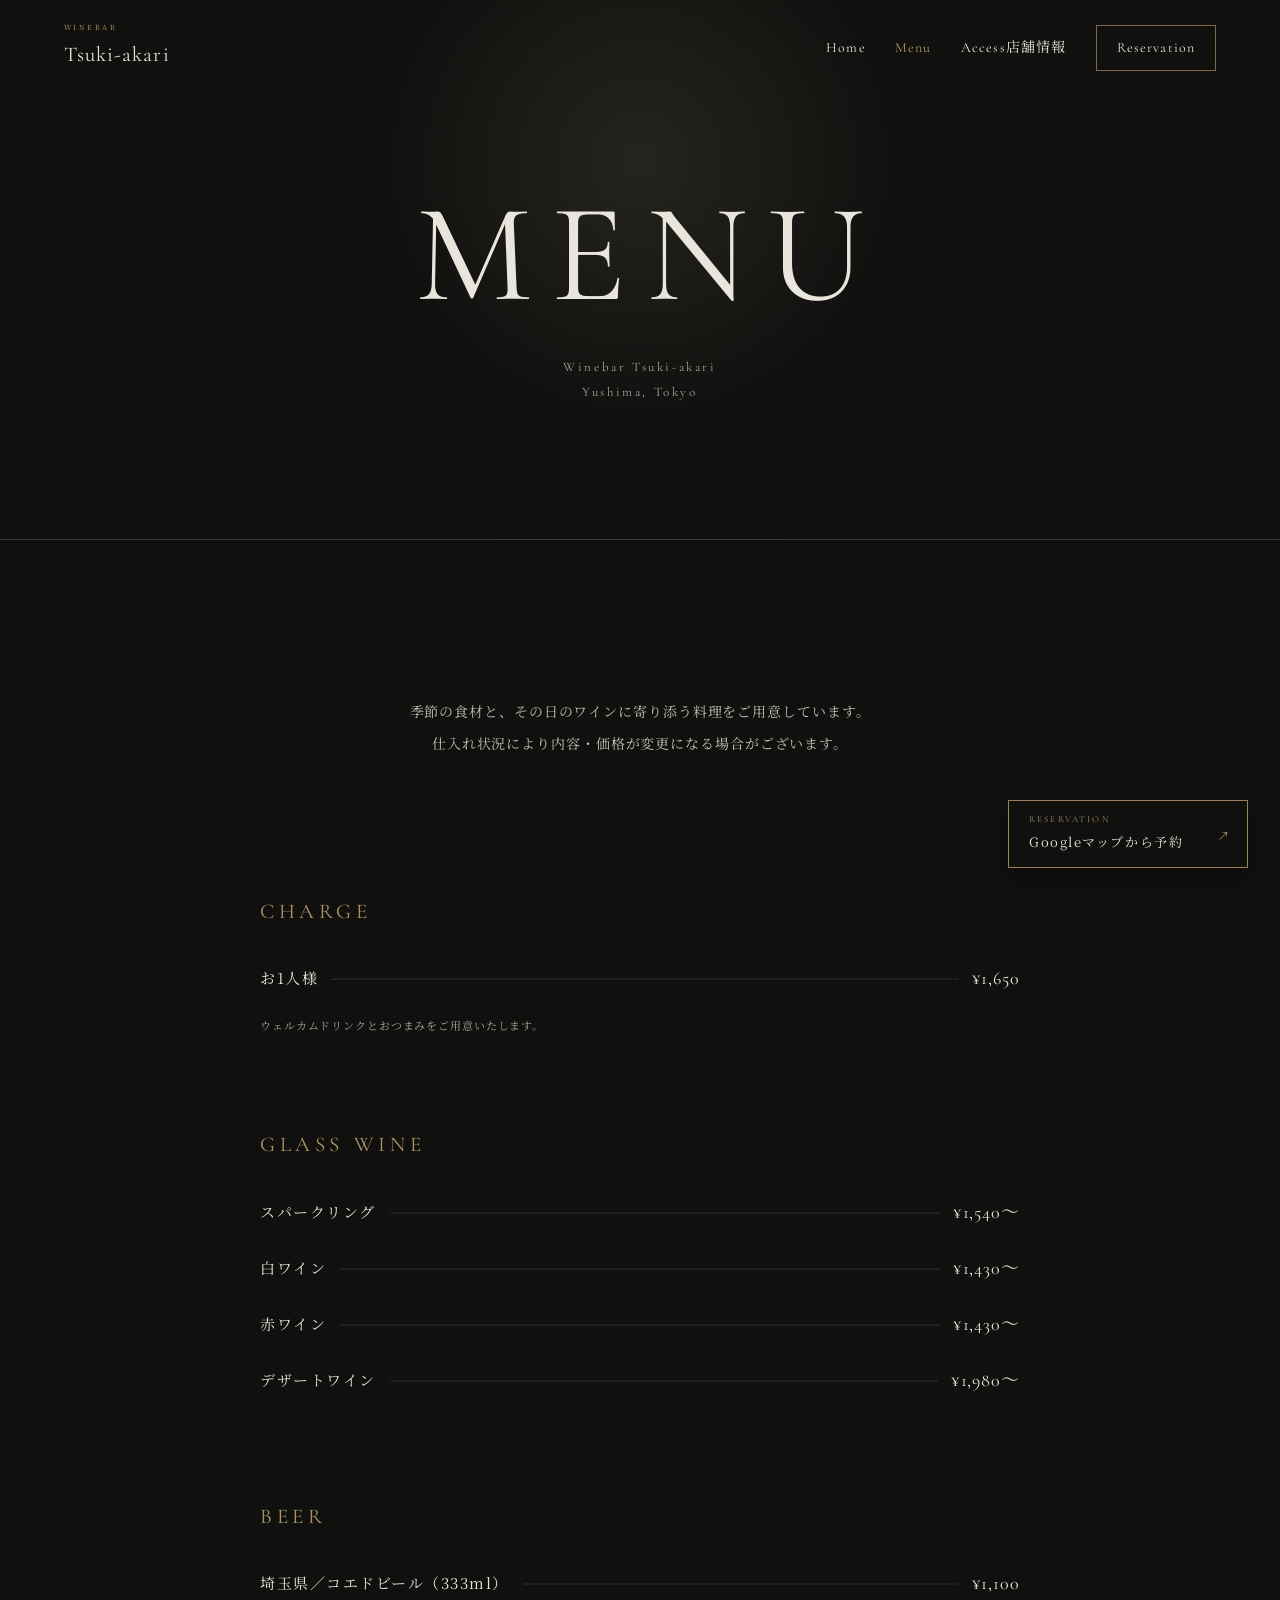
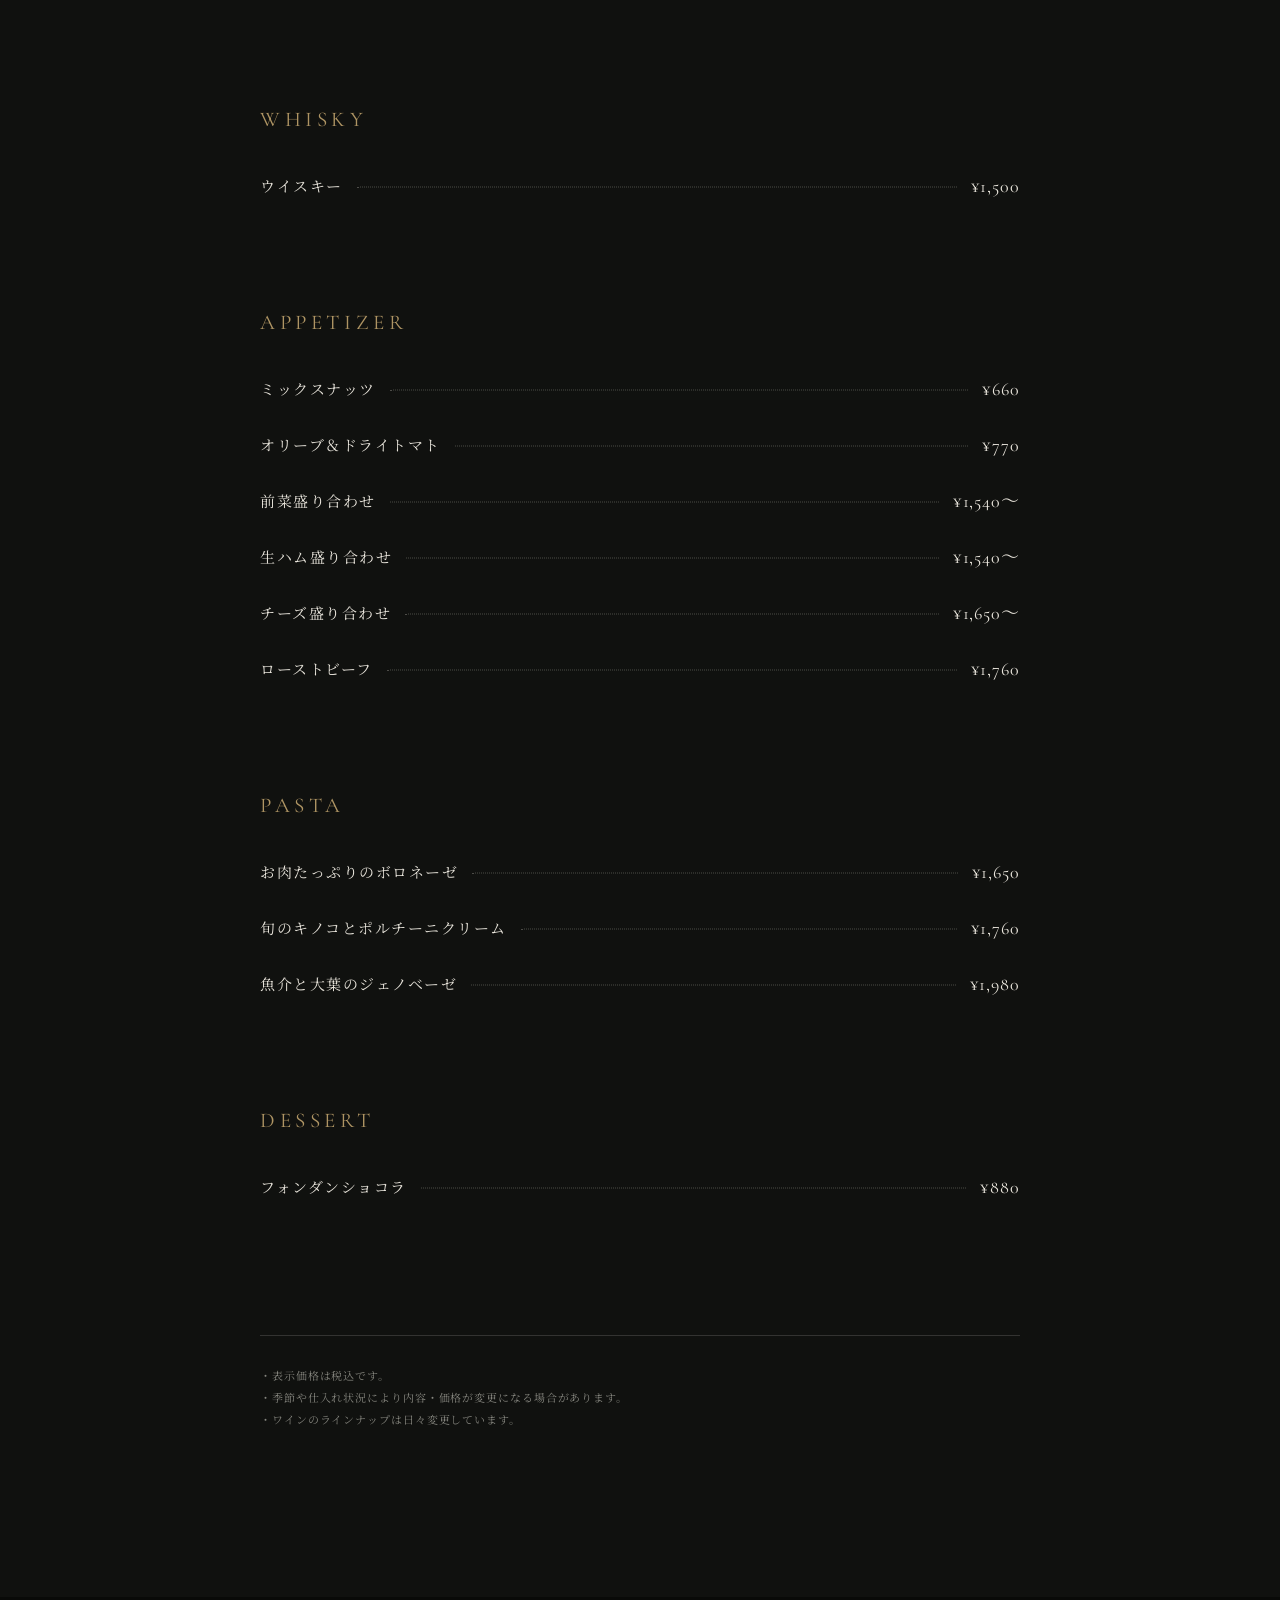
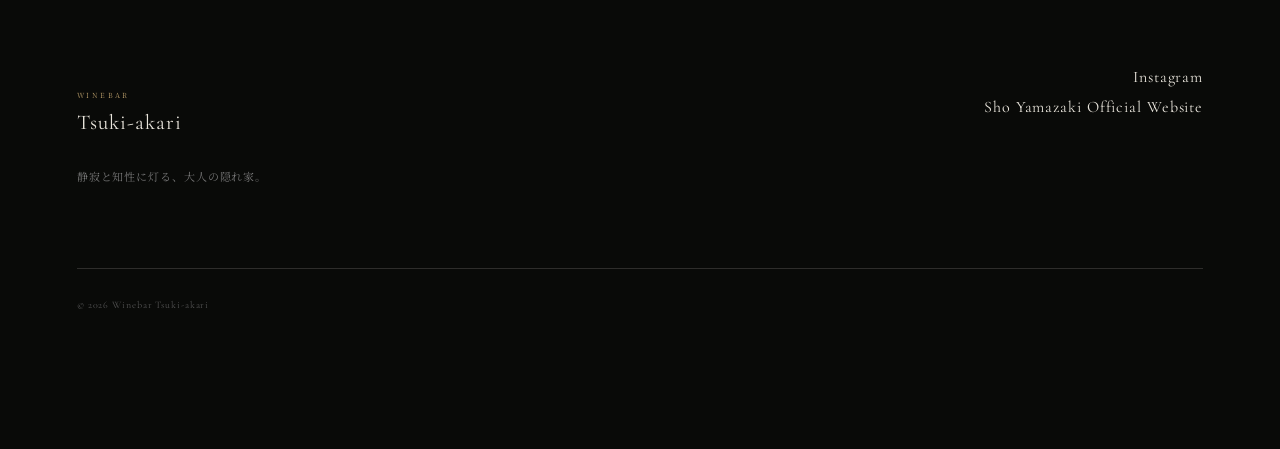
==== commit 43ce2d9d: "Improve local search and sommelier discovery" ====
--- a/menu/index.html
+++ b/menu/index.html
@@ -3,8 +3,8 @@
 <head>
   <meta charset="utf-8">
   <meta name="viewport" content="width=device-width, initial-scale=1">
-  <title>Menu | Winebar Tsuki-akari 湯島のワインバー</title>
-  <meta name="description" content="東京・湯島のWinebar Tsuki-akariのメニュー。ワイン、ビール、前菜、パスタ、デザートなどをご案内します。">
+  <title>メニュー・料金｜Winebar Tsuki-akari（湯島）</title>
+  <meta name="description" content="文京区湯島のWinebar Tsuki-akariのメニューと税込料金。グラスワイン、前菜、パスタ、チャージの内容をご案内します。">
   <meta name="robots" content="index, follow">
   <meta name="theme-color" content="#10110f">
   <link rel="canonical" href="https://tsuki-akari.tokyo/menu/">
@@ -14,9 +14,9 @@
 </head>
 <body class="menu-page">
   <a class="skip-link" href="#main">本文へ移動</a>
-  <a class="floating-reserve" href="https://restaurant.ikyu.com/154130/" target="_blank" rel="noopener noreferrer" aria-label="一休.comで席を予約する（新しいタブで開きます）">
+  <a class="floating-reserve" href="https://maps.app.goo.gl/y2FB1BbQ5cuPFTFE9" target="_blank" rel="noopener noreferrer" aria-label="Googleマップから予約（新しいタブで開きます）">
     <span class="floating-reserve__label">Reservation</span>
-    <span class="floating-reserve__text">一休.comで予約</span>
+    <span class="floating-reserve__text">Googleマップから予約</span>
     <span class="floating-reserve__arrow" aria-hidden="true">↗</span>
   </a>
   <header class="site-header" data-header>
@@ -27,7 +27,7 @@
       <span class="sr-only">メニューを開く</span><i></i><i></i>
     </button>
     <nav id="global-nav" class="global-nav" aria-label="メインナビゲーション">
-      <a href="../">Home</a><a class="is-current" href="./" aria-current="page">Menu</a><a href="../#instagram">Instagram</a><a href="../#information">Information</a>
+      <a href="../">Home</a><a class="is-current" href="./" aria-current="page">Menu</a><a class="nav-destination" href="../#information">Access<span>店舗情報</span></a>
       <a class="nav-reserve" href="../#reservation">Reservation</a>
     </nav>
   </header>
@@ -105,7 +105,7 @@
     <div class="footer-brand"><p class="wordmark"><span>Winebar</span> Tsuki-akari</p><p>静寂と知性に灯る、大人の隠れ家。</p></div>
     <nav aria-label="関連リンク">
       <a href="https://www.instagram.com/tsukiakari.winebar/" target="_blank" rel="noopener noreferrer">Instagram</a>
-      <a href="https://jugged1984-sketch.github.io/sommelier-yamazaki/" target="_blank" rel="noopener noreferrer">Sho Yamazaki Official Website</a>
+      <a href="https://sho-yamazaki.jp/" target="_blank" rel="noopener noreferrer">Sho Yamazaki Official Website</a>
     </nav>
     <p class="copyright">&copy; <span data-year></span> Winebar Tsuki-akari</p>
   </footer>
--- a/styles.css
+++ b/styles.css
@@ -8,7 +8,7 @@
 
 /* Actual venue photography */
 img{max-width:100%;height:auto}
-.hero-art{background-image:linear-gradient(90deg,rgba(8,9,8,.92) 0%,rgba(8,9,8,.62) 38%,rgba(8,9,8,.15) 72%),linear-gradient(0deg,rgba(8,9,8,.76),transparent 50%),url("assets/カウンター.jpeg");background-size:cover;background-position:center}
+.hero-art{background-image:linear-gradient(90deg,rgba(8,9,8,.92) 0%,rgba(8,9,8,.62) 38%,rgba(8,9,8,.15) 72%),linear-gradient(0deg,rgba(8,9,8,.76),transparent 50%),url("assets/counter-hero-pc.webp");background-size:cover;background-position:center}
 .hero:after{background:linear-gradient(90deg,rgba(9,10,9,.42),transparent 55%),linear-gradient(0deg,rgba(9,10,9,.55),transparent 36%)}
 .concept{padding-bottom:clamp(120px,15vw,220px)}
 .concept-copy{position:relative;z-index:2}
@@ -35,7 +35,7 @@
 .entrance-image{width:min(100%,620px);margin:clamp(72px,8vw,112px) auto 0}
 .entrance-image img{aspect-ratio:4/5;object-position:center}
 .entrance-image figcaption{padding:0;color:#777}
-@media(max-width:820px){.hero-art{background-image:linear-gradient(90deg,rgba(8,9,8,.78),rgba(8,9,8,.22)),linear-gradient(0deg,rgba(8,9,8,.75),transparent 60%),url("assets/カウンター.jpeg");background-position:58% center}.concept-image{width:100%}.wine-visual img{object-position:58% center}.portrait-placeholder{width:min(72vw,480px)}.gallery-grid{grid-template-columns:repeat(2,minmax(0,1fr));grid-template-rows:none}.gallery-item figcaption{flex-direction:column;align-items:flex-start;gap:3px}}
+@media(max-width:820px){.hero-art{background-image:linear-gradient(90deg,rgba(8,9,8,.78),rgba(8,9,8,.22)),linear-gradient(0deg,rgba(8,9,8,.75),transparent 60%),url("assets/counter-hero-mobile.webp");background-position:58% center}.concept-image{width:100%}.wine-visual img{object-position:58% center}.portrait-placeholder{width:min(72vw,480px)}.gallery-grid{grid-template-columns:repeat(2,minmax(0,1fr));grid-template-rows:none}.gallery-item figcaption{flex-direction:column;align-items:flex-start;gap:3px}}
 @media(max-width:520px){.hero{align-items:flex-end;padding-bottom:15vh}.hero-art{background-position:57% center}.hero-copy{margin:35px 0 28px}.concept-image{width:100%}.concept-image img{aspect-ratio:3/2}.wine-visual,.portrait-placeholder,.entrance-image{width:min(86vw,380px);aspect-ratio:4/5}.gallery-grid{grid-template-columns:1fr;grid-template-rows:none;gap:20px}.gallery-item,.gallery-item--large{aspect-ratio:3/2}.gallery-item figcaption{font-size:10px}}
 .wine-visual:before,.portrait-placeholder:after{display:none}
 
@@ -171,6 +171,27 @@
   .faq-answer br{display:none}
 }
 
+/* Home navigation and concise pricing */
+.site-header--home .nav-destination{display:flex;flex-direction:column;align-items:center;gap:5px;line-height:1.2;white-space:nowrap}
+.site-header--home .nav-destination span{color:var(--muted);font:10px/1.4 var(--jp);letter-spacing:.08em}
+.wine-pricing{margin:0 0 30px}
+.wine-pricing dl{margin:0}
+.wine-pricing dl div{display:flex;justify-content:space-between;gap:16px;padding:8px 0;font-size:14px}
+.wine-pricing dt{font-weight:400}
+.wine-pricing dd{margin:0;color:var(--gold);white-space:nowrap}
+.wine-pricing p{margin:12px 0 0;color:var(--muted);font-size:12px;line-height:2}
+@media(min-width:821px){.site-header--home .global-nav{gap:clamp(14px,1.6vw,26px)}}
+@media(min-width:821px) and (max-width:1100px){
+  .site-header--home{padding-inline:24px}
+  .site-header--home .global-nav{gap:14px;font-size:13px}
+  .site-header--home .nav-reserve{padding-inline:14px}
+}
+@media(max-width:820px){
+  .site-header--home .global-nav{gap:20px;overflow-y:auto;padding:85px 24px 110px;justify-content:safe center}
+  .site-header--home .global-nav>a{flex-shrink:0}
+  .site-header--home .nav-destination span{font-size:11px}
+}
+
 /* Menu page */
 .global-nav .is-current{color:var(--gold)}
 .menu-hero{min-height:clamp(420px,60svh,620px);display:grid;place-items:center;padding:130px 24px 80px;text-align:center;background:radial-gradient(circle at 50% 30%,#25241e 0,transparent 35%),#10110f;border-bottom:1px solid var(--line)}
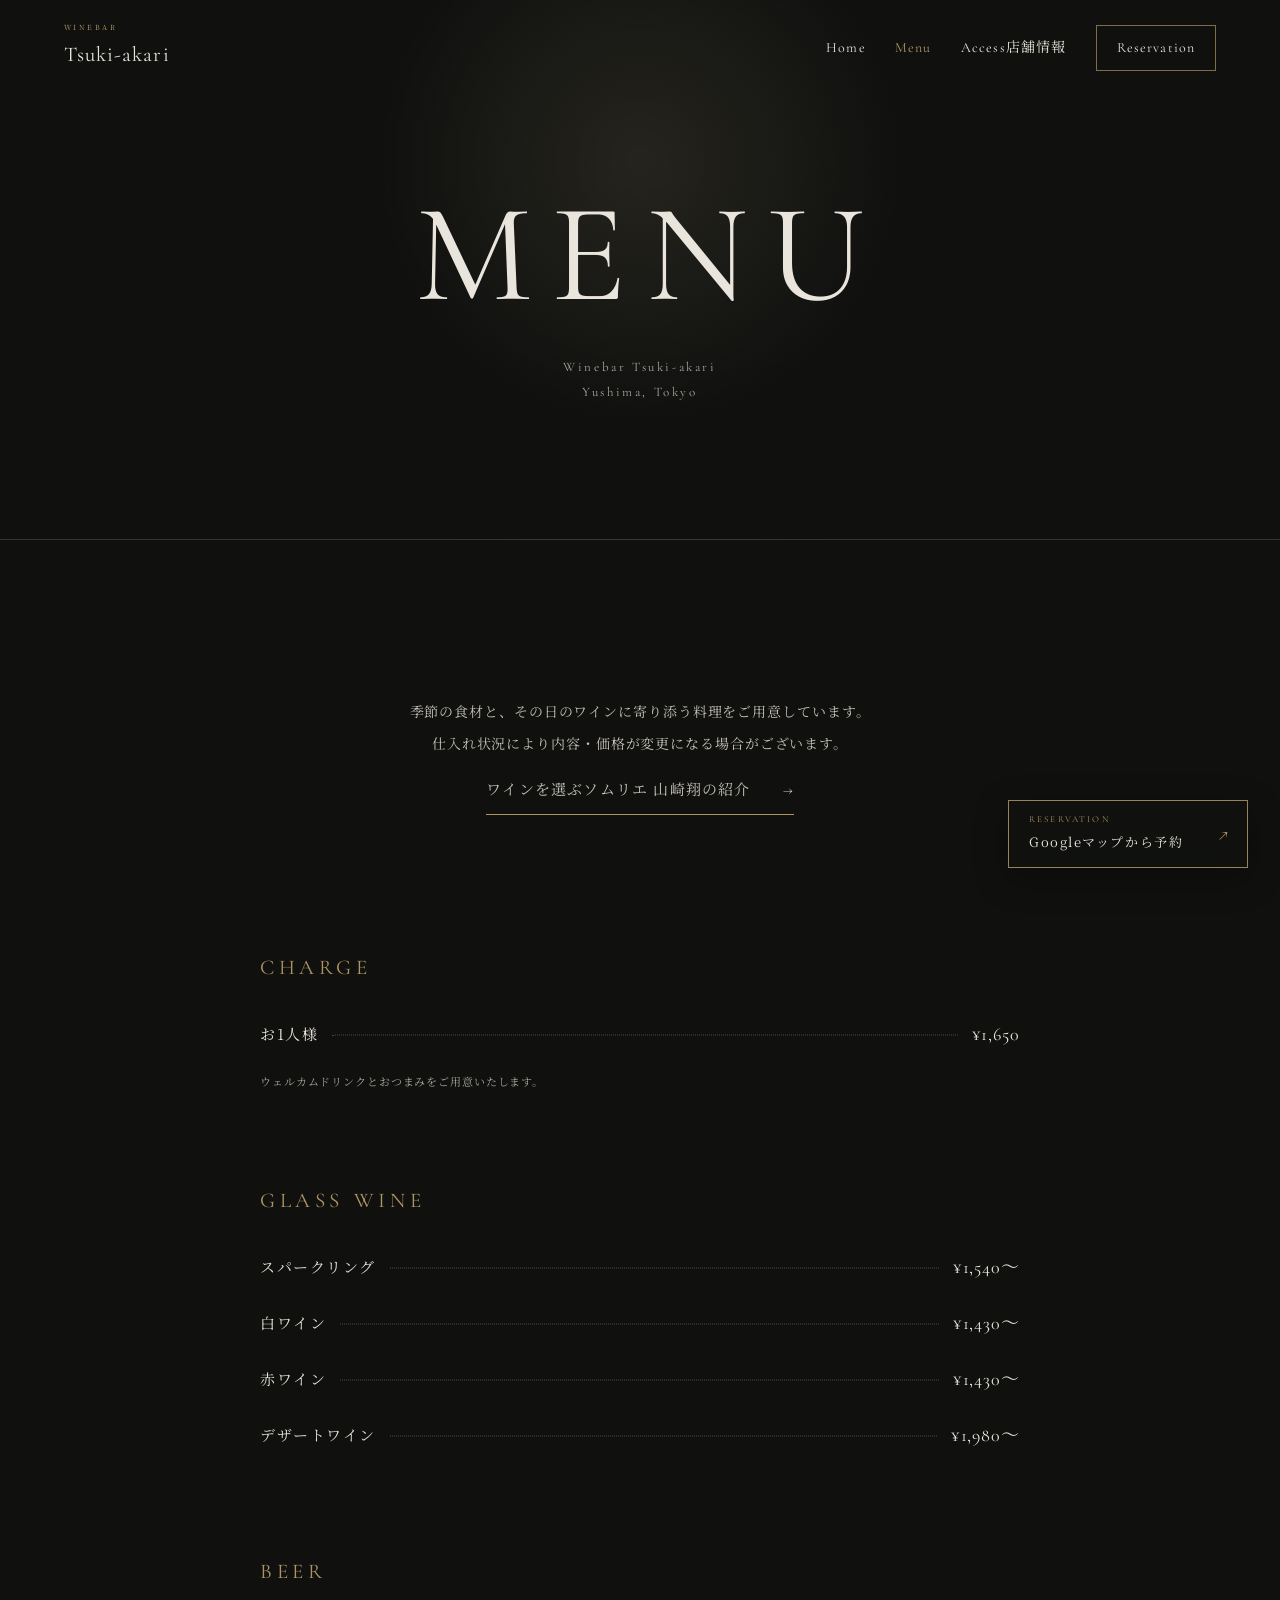
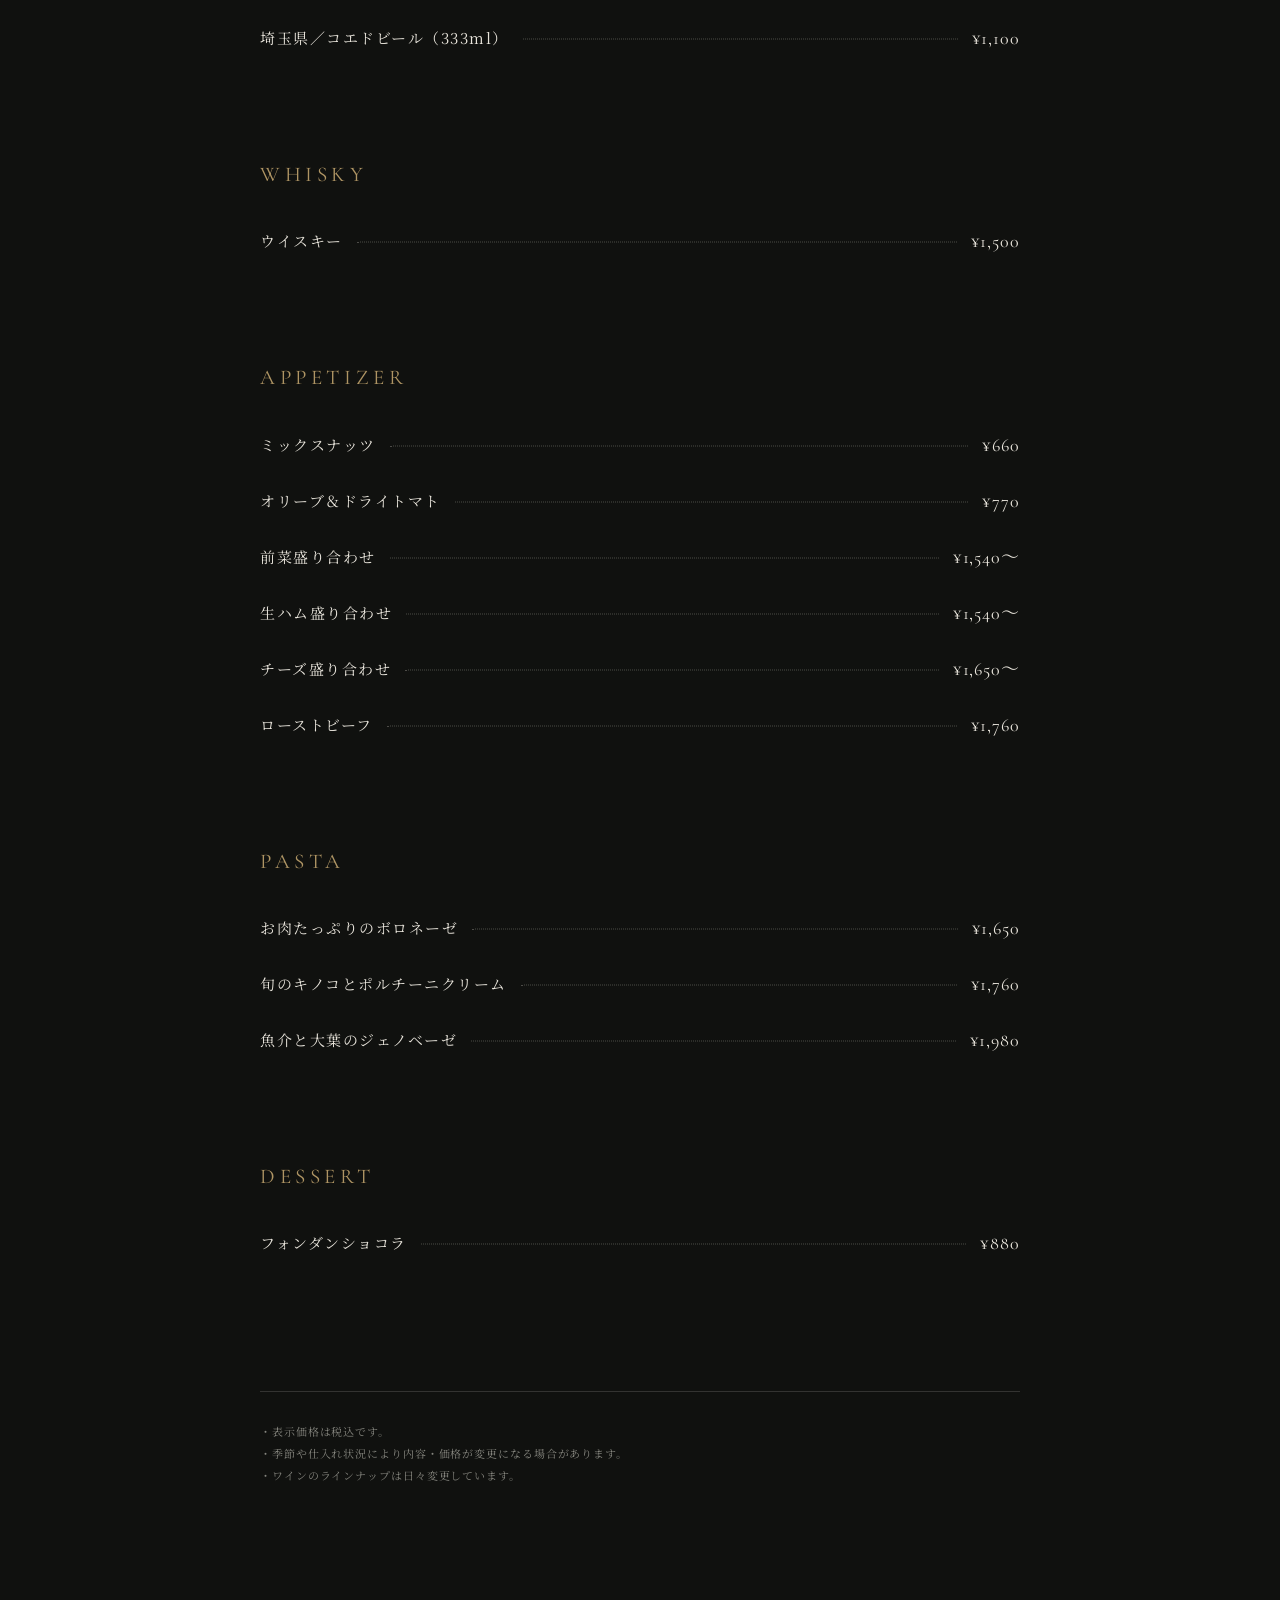
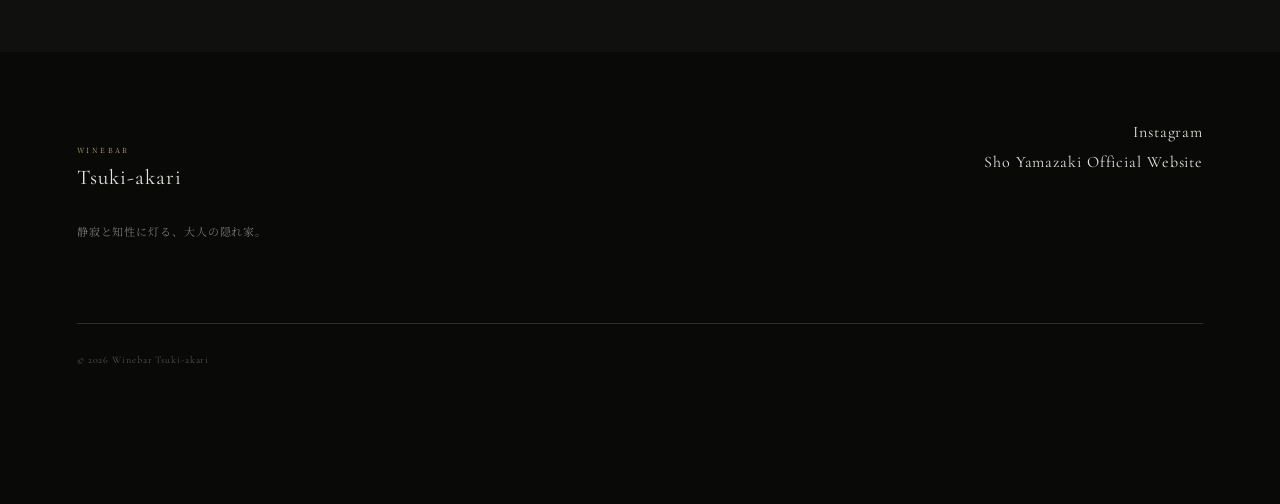
==== commit 94a6d488: "Clarify sommelier links for Tsuki-akari guests" ====
--- a/menu/index.html
+++ b/menu/index.html
@@ -43,6 +43,7 @@
     <section class="menu-content" aria-label="メニュー一覧">
       <div class="menu-intro reveal">
         <p>季節の食材と、その日のワインに寄り添う料理をご用意しています。<br>仕入れ状況により内容・価格が変更になる場合がございます。</p>
+        <a class="text-link" href="../#sommelier">ワインを選ぶソムリエ 山崎翔の紹介 <span aria-hidden="true">→</span></a>
       </div>
 
       <div class="menu-list">
--- a/styles.css
+++ b/styles.css
@@ -192,6 +192,12 @@
   .site-header--home .nav-destination span{font-size:11px}
 }
 
+.access-intro{margin:0 0 8px}
+.access-routes{margin:0;padding:0;list-style:none}
+.access-routes li + li{margin-top:4px}
+.access-routes a{color:var(--paper);text-decoration:underline;text-underline-offset:.2em}
+.access-routes a:hover,.access-routes a:focus-visible{color:var(--gold)}
+
 /* Menu page */
 .global-nav .is-current{color:var(--gold)}
 .menu-hero{min-height:clamp(420px,60svh,620px);display:grid;place-items:center;padding:130px 24px 80px;text-align:center;background:radial-gradient(circle at 50% 30%,#25241e 0,transparent 35%),#10110f;border-bottom:1px solid var(--line)}
